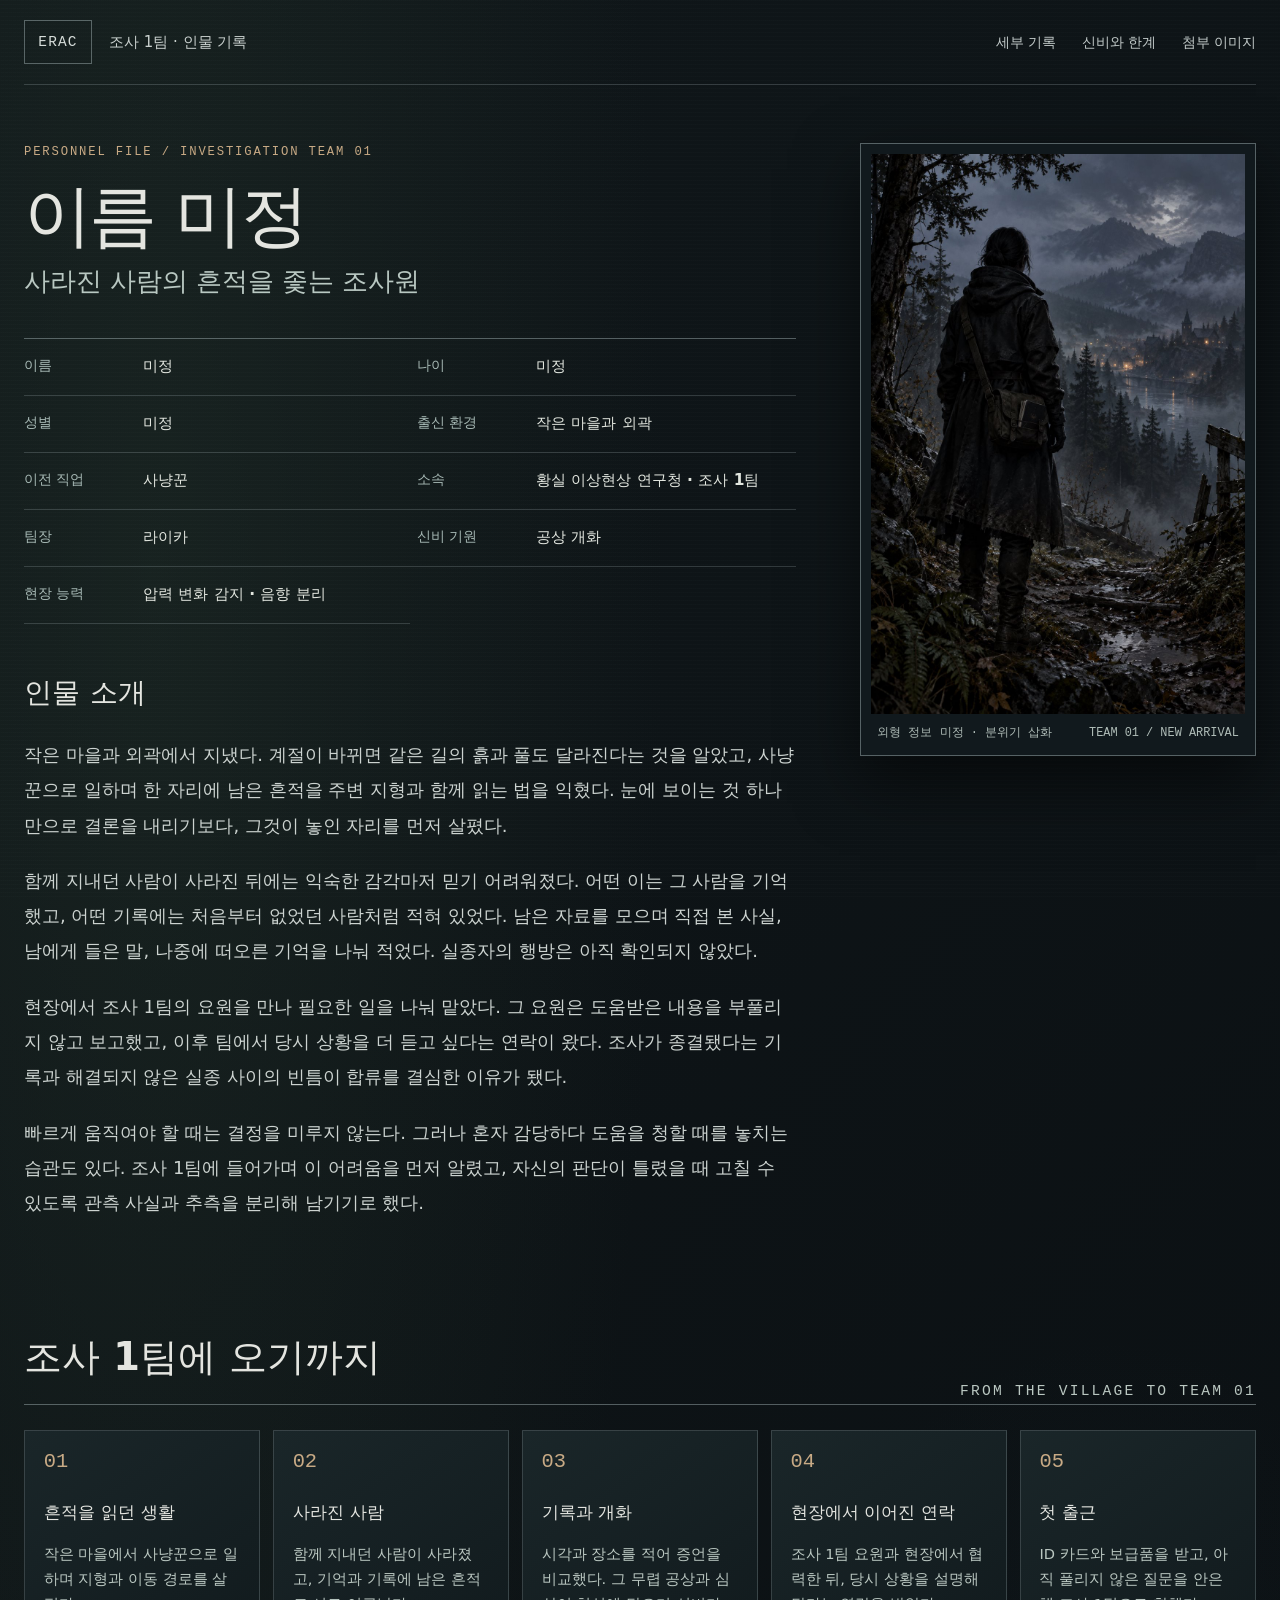
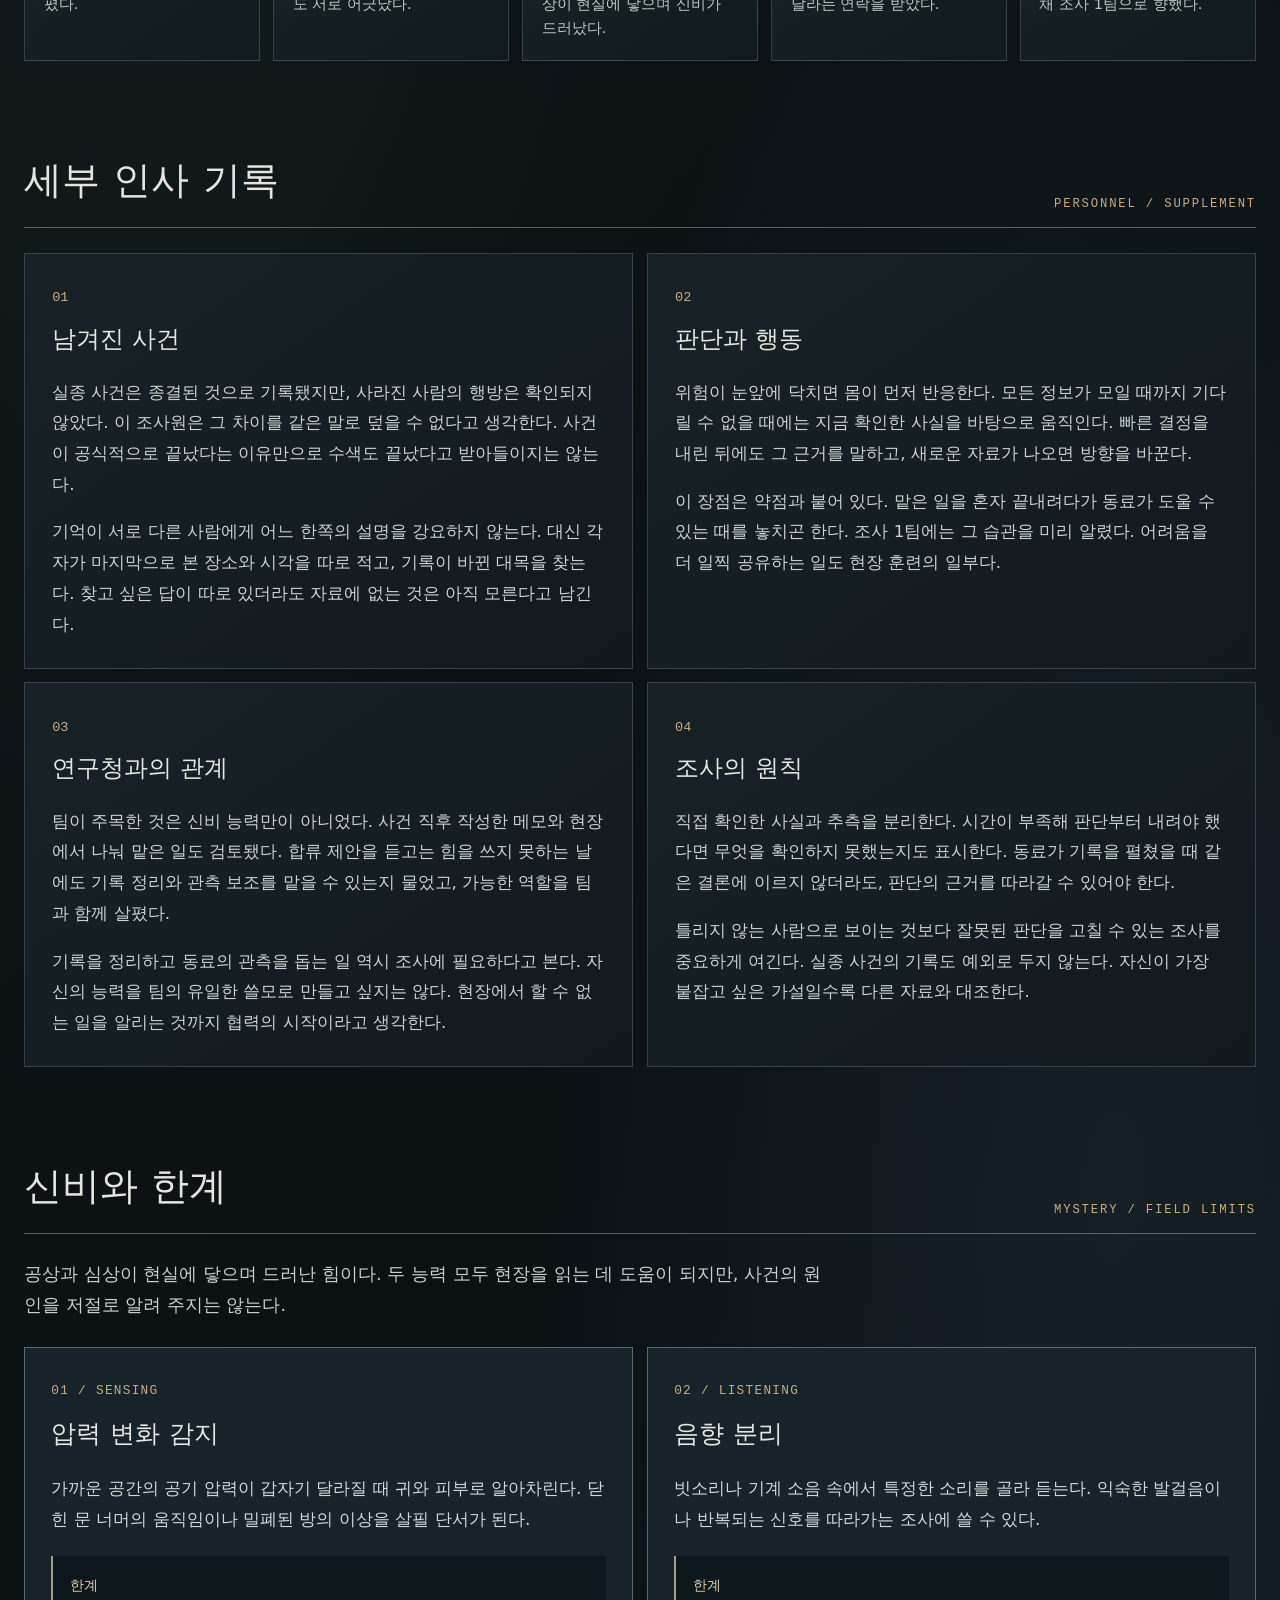
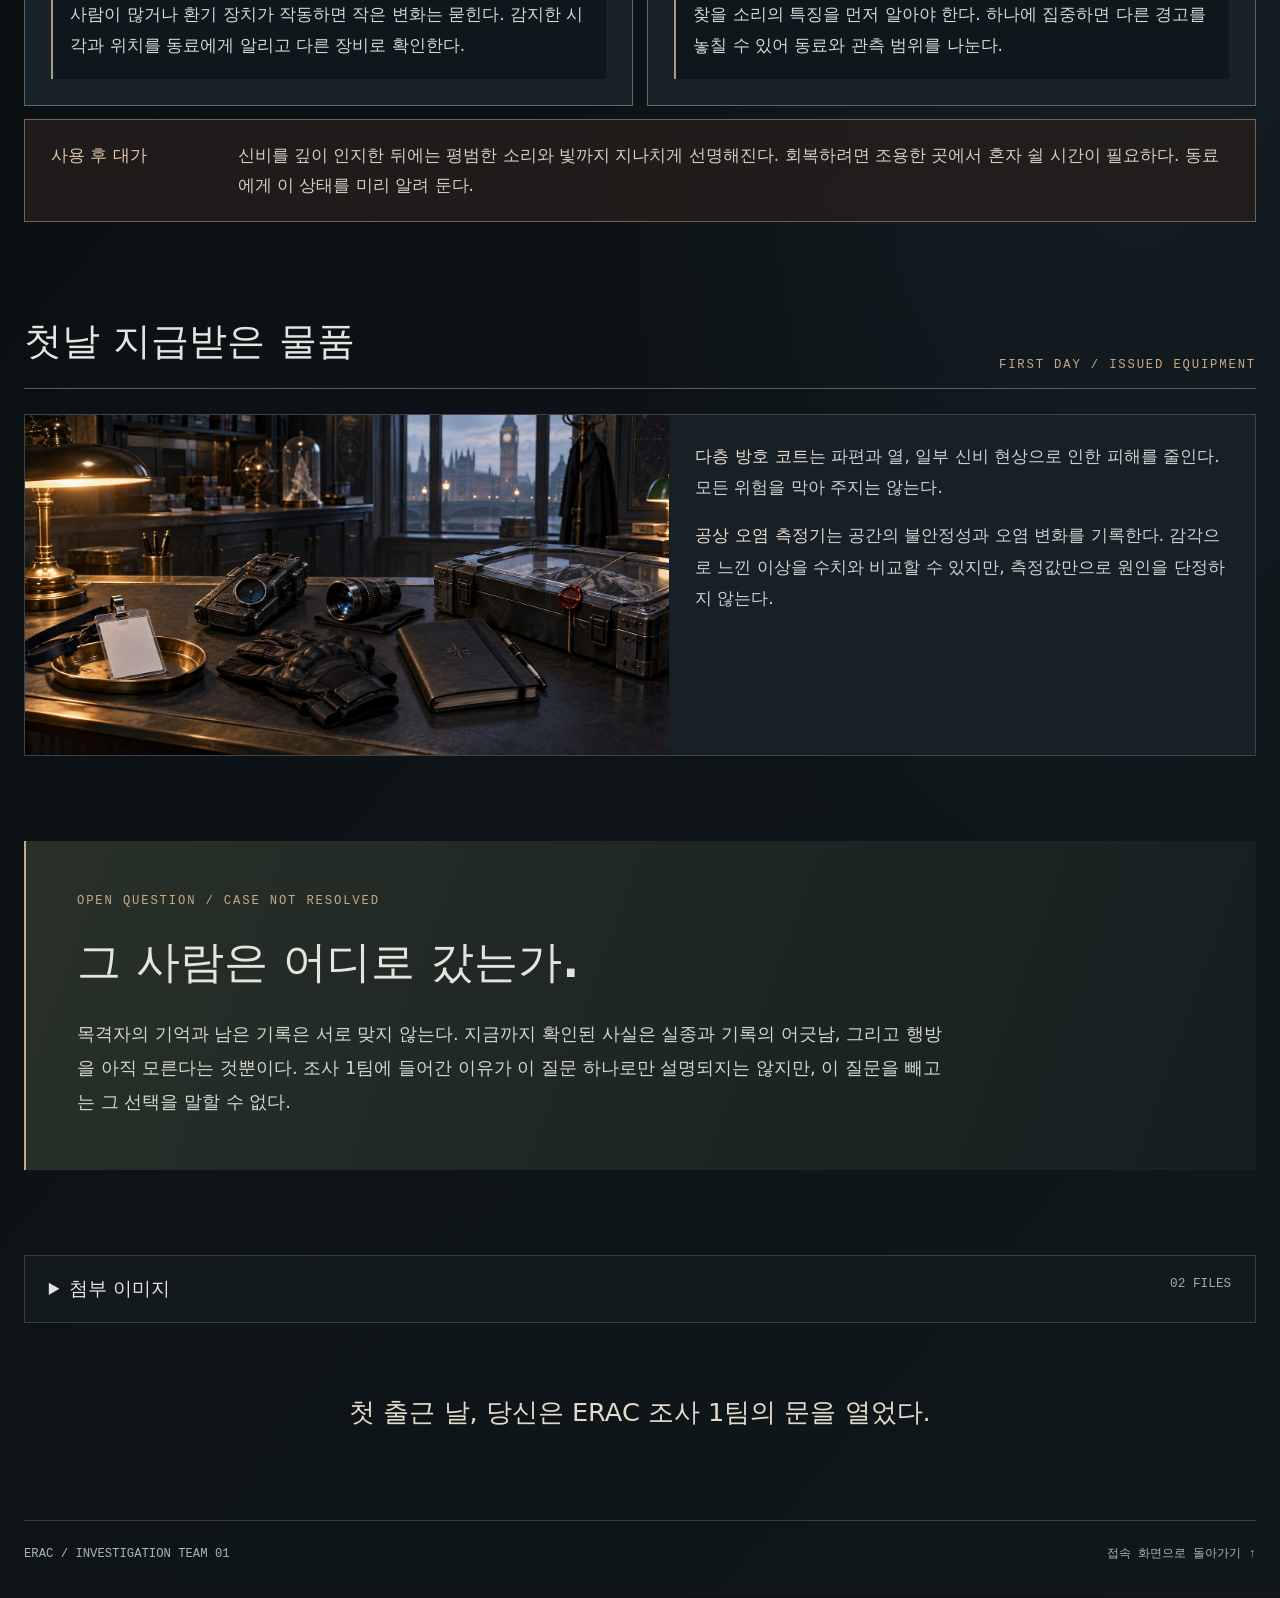
==== profile.html @ 41267205 "Create Team 01 investigator profile site" ====
<!doctype html>
<html lang="ko">
  <head>
    <meta charset="utf-8" />
    <meta name="viewport" content="width=device-width, initial-scale=1" />
    <meta name="theme-color" content="#0b1013" />
    <meta name="description" content="사라진 사람의 흔적을 좇아 ERAC 조사 1팀에 합류한 새 조사원의 인물 기록과 능력, 한계, 미해결 사건." />
    <link rel="icon" type="image/svg+xml" href="data:image/svg+xml,%3Csvg xmlns='http://www.w3.org/2000/svg' viewBox='0 0 64 64'%3E%3Crect width='64' height='64' rx='12' fill='%230b1013'/%3E%3Cpath d='M18 17h28M18 32h23M18 47h28' stroke='%23c8aa85' stroke-width='6'/%3E%3C/svg%3E" />
    <link rel="stylesheet" href="styles.css?v=profile-1" />
    <title>이름 미정 · ERAC 조사 1팀 인물 기록</title>
  </head>
  <body class="profile-page">
    <a class="skip-link" href="#profile-title">본문으로 건너뛰기</a>
    <header class="site-header">
      <a class="site-brand" href="index.html" aria-label="접속 화면으로 돌아가기"><strong>ERAC</strong><span>조사 1팀 · 인물 기록</span></a>
      <nav aria-label="문서 내 이동">
        <a href="#personnel-detail">세부 기록</a>
        <a href="#abilities">신비와 한계</a>
        <a href="#attachments">첨부 이미지</a>
      </nav>
    </header>

    <main class="profile-shell">
      <section class="profile-intro" aria-labelledby="profile-title">
        <div class="profile-copy">
          <p class="eyebrow">PERSONNEL FILE / INVESTIGATION TEAM 01</p>
          <h1 id="profile-title">이름 미정</h1>
          <p class="profile-subtitle">사라진 사람의 흔적을 좇는 조사원</p>

          <dl class="record-fields">
            <div><dt>이름</dt><dd>미정</dd></div>
            <div><dt>나이</dt><dd>미정</dd></div>
            <div><dt>성별</dt><dd>미정</dd></div>
            <div><dt>출신 환경</dt><dd>작은 마을과 외곽</dd></div>
            <div><dt>이전 직업</dt><dd>사냥꾼</dd></div>
            <div><dt>소속</dt><dd>황실 이상현상 연구청 · 조사 1팀</dd></div>
            <div><dt>팀장</dt><dd>라이카</dd></div>
            <div><dt>신비 기원</dt><dd>공상 개화</dd></div>
            <div><dt>현장 능력</dt><dd>압력 변화 감지 · 음향 분리</dd></div>
          </dl>

          <div class="profile-bio">
            <h2>인물 소개</h2>
            <p>작은 마을과 외곽에서 지냈다. 계절이 바뀌면 같은 길의 흙과 풀도 달라진다는 것을 알았고, 사냥꾼으로 일하며 한 자리에 남은 흔적을 주변 지형과 함께 읽는 법을 익혔다. 눈에 보이는 것 하나만으로 결론을 내리기보다, 그것이 놓인 자리를 먼저 살폈다.</p>
            <p>함께 지내던 사람이 사라진 뒤에는 익숙한 감각마저 믿기 어려워졌다. 어떤 이는 그 사람을 기억했고, 어떤 기록에는 처음부터 없었던 사람처럼 적혀 있었다. 남은 자료를 모으며 직접 본 사실, 남에게 들은 말, 나중에 떠오른 기억을 나눠 적었다. 실종자의 행방은 아직 확인되지 않았다.</p>
            <p>현장에서 조사 1팀의 요원을 만나 필요한 일을 나눠 맡았다. 그 요원은 도움받은 내용을 부풀리지 않고 보고했고, 이후 팀에서 당시 상황을 더 듣고 싶다는 연락이 왔다. 조사가 종결됐다는 기록과 해결되지 않은 실종 사이의 빈틈이 합류를 결심한 이유가 됐다.</p>
            <p>빠르게 움직여야 할 때는 결정을 미루지 않는다. 그러나 혼자 감당하다 도움을 청할 때를 놓치는 습관도 있다. 조사 1팀에 들어가며 이 어려움을 먼저 알렸고, 자신의 판단이 틀렸을 때 고칠 수 있도록 관측 사실과 추측을 분리해 남기기로 했다.</p>
          </div>
        </div>

        <figure class="portrait">
          <img src="assets/investigator-back.jpg" alt="숲길에서 등을 보인 인물의 분위기 삽화. 실제 외형은 아직 정해지지 않았다." width="1024" height="1536" decoding="async" />
          <figcaption><span>외형 정보 미정 · 분위기 삽화</span><span>TEAM 01 / NEW ARRIVAL</span></figcaption>
        </figure>
      </section>

      <section class="story-route" aria-labelledby="route-title">
        <div class="section-heading"><p class="eyebrow">FROM THE VILLAGE TO TEAM 01</p><h2 id="route-title">조사 1팀에 오기까지</h2></div>
        <ol>
          <li><span>01</span><div><h3>흔적을 읽던 생활</h3><p>작은 마을에서 사냥꾼으로 일하며 지형과 이동 경로를 살폈다.</p></div></li>
          <li><span>02</span><div><h3>사라진 사람</h3><p>함께 지내던 사람이 사라졌고, 기억과 기록에 남은 흔적도 서로 어긋났다.</p></div></li>
          <li><span>03</span><div><h3>기록과 개화</h3><p>시각과 장소를 적어 증언을 비교했다. 그 무렵 공상과 심상이 현실에 닿으며 신비가 드러났다.</p></div></li>
          <li><span>04</span><div><h3>현장에서 이어진 연락</h3><p>조사 1팀 요원과 현장에서 협력한 뒤, 당시 상황을 설명해 달라는 연락을 받았다.</p></div></li>
          <li><span>05</span><div><h3>첫 출근</h3><p>ID 카드와 보급품을 받고, 아직 풀리지 않은 질문을 안은 채 조사 1팀으로 향했다.</p></div></li>
        </ol>
      </section>

      <section class="detail-section" id="personnel-detail" aria-labelledby="detail-title">
        <div class="section-heading"><p class="eyebrow">PERSONNEL / SUPPLEMENT</p><h2 id="detail-title">세부 인사 기록</h2></div>
        <div class="detail-grid">
          <article class="record-panel"><span class="panel-number">01</span><h3>남겨진 사건</h3>
            <p>실종 사건은 종결된 것으로 기록됐지만, 사라진 사람의 행방은 확인되지 않았다. 이 조사원은 그 차이를 같은 말로 덮을 수 없다고 생각한다. 사건이 공식적으로 끝났다는 이유만으로 수색도 끝났다고 받아들이지는 않는다.</p>
            <p>기억이 서로 다른 사람에게 어느 한쪽의 설명을 강요하지 않는다. 대신 각자가 마지막으로 본 장소와 시각을 따로 적고, 기록이 바뀐 대목을 찾는다. 찾고 싶은 답이 따로 있더라도 자료에 없는 것은 아직 모른다고 남긴다.</p>
          </article>
          <article class="record-panel"><span class="panel-number">02</span><h3>판단과 행동</h3>
            <p>위험이 눈앞에 닥치면 몸이 먼저 반응한다. 모든 정보가 모일 때까지 기다릴 수 없을 때에는 지금 확인한 사실을 바탕으로 움직인다. 빠른 결정을 내린 뒤에도 그 근거를 말하고, 새로운 자료가 나오면 방향을 바꾼다.</p>
            <p>이 장점은 약점과 붙어 있다. 맡은 일을 혼자 끝내려다가 동료가 도울 수 있는 때를 놓치곤 한다. 조사 1팀에는 그 습관을 미리 알렸다. 어려움을 더 일찍 공유하는 일도 현장 훈련의 일부다.</p>
          </article>
          <article class="record-panel"><span class="panel-number">03</span><h3>연구청과의 관계</h3>
            <p>팀이 주목한 것은 신비 능력만이 아니었다. 사건 직후 작성한 메모와 현장에서 나눠 맡은 일도 검토됐다. 합류 제안을 듣고는 힘을 쓰지 못하는 날에도 기록 정리와 관측 보조를 맡을 수 있는지 물었고, 가능한 역할을 팀과 함께 살폈다.</p>
            <p>기록을 정리하고 동료의 관측을 돕는 일 역시 조사에 필요하다고 본다. 자신의 능력을 팀의 유일한 쓸모로 만들고 싶지는 않다. 현장에서 할 수 없는 일을 알리는 것까지 협력의 시작이라고 생각한다.</p>
          </article>
          <article class="record-panel"><span class="panel-number">04</span><h3>조사의 원칙</h3>
            <p>직접 확인한 사실과 추측을 분리한다. 시간이 부족해 판단부터 내려야 했다면 무엇을 확인하지 못했는지도 표시한다. 동료가 기록을 펼쳤을 때 같은 결론에 이르지 않더라도, 판단의 근거를 따라갈 수 있어야 한다.</p>
            <p>틀리지 않는 사람으로 보이는 것보다 잘못된 판단을 고칠 수 있는 조사를 중요하게 여긴다. 실종 사건의 기록도 예외로 두지 않는다. 자신이 가장 붙잡고 싶은 가설일수록 다른 자료와 대조한다.</p>
          </article>
        </div>
      </section>

      <section class="abilities-section" id="abilities" aria-labelledby="abilities-title">
        <div class="section-heading"><p class="eyebrow">MYSTERY / FIELD LIMITS</p><h2 id="abilities-title">신비와 한계</h2></div>
        <p class="section-lead">공상과 심상이 현실에 닿으며 드러난 힘이다. 두 능력 모두 현장을 읽는 데 도움이 되지만, 사건의 원인을 저절로 알려 주지는 않는다.</p>
        <div class="ability-grid">
          <article class="ability-panel"><span>01 / SENSING</span><h3>압력 변화 감지</h3><p>가까운 공간의 공기 압력이 갑자기 달라질 때 귀와 피부로 알아차린다. 닫힌 문 너머의 움직임이나 밀폐된 방의 이상을 살필 단서가 된다.</p><p class="limit"><strong>한계</strong> 사람이 많거나 환기 장치가 작동하면 작은 변화는 묻힌다. 감지한 시각과 위치를 동료에게 알리고 다른 장비로 확인한다.</p></article>
          <article class="ability-panel"><span>02 / LISTENING</span><h3>음향 분리</h3><p>빗소리나 기계 소음 속에서 특정한 소리를 골라 듣는다. 익숙한 발걸음이나 반복되는 신호를 따라가는 조사에 쓸 수 있다.</p><p class="limit"><strong>한계</strong> 찾을 소리의 특징을 먼저 알아야 한다. 하나에 집중하면 다른 경고를 놓칠 수 있어 동료와 관측 범위를 나눈다.</p></article>
        </div>
        <div class="ability-cost"><strong>사용 후 대가</strong><p>신비를 깊이 인지한 뒤에는 평범한 소리와 빛까지 지나치게 선명해진다. 회복하려면 조용한 곳에서 혼자 쉴 시간이 필요하다. 동료에게 이 상태를 미리 알려 둔다.</p></div>
      </section>

      <section class="field-section" aria-labelledby="field-title">
        <div class="section-heading"><p class="eyebrow">FIRST DAY / ISSUED EQUIPMENT</p><h2 id="field-title">첫날 지급받은 물품</h2></div>
        <div class="field-layout">
          <img src="assets/field-kit.jpg" alt="ID 카드와 조사 장비가 놓인 보급대의 분위기 삽화" width="1672" height="941" loading="lazy" decoding="async" />
          <div class="field-copy"><p><strong>다층 방호 코트</strong>는 파편과 열, 일부 신비 현상으로 인한 피해를 줄인다. 모든 위험을 막아 주지는 않는다.</p><p><strong>공상 오염 측정기</strong>는 공간의 불안정성과 오염 변화를 기록한다. 감각으로 느낀 이상을 수치와 비교할 수 있지만, 측정값만으로 원인을 단정하지 않는다.</p></div>
        </div>
      </section>

      <section class="unresolved" aria-labelledby="unresolved-title">
        <p class="eyebrow">OPEN QUESTION / CASE NOT RESOLVED</p>
        <h2 id="unresolved-title">그 사람은 어디로 갔는가.</h2>
        <p>목격자의 기억과 남은 기록은 서로 맞지 않는다. 지금까지 확인된 사실은 실종과 기록의 어긋남, 그리고 행방을 아직 모른다는 것뿐이다. 조사 1팀에 들어간 이유가 이 질문 하나로만 설명되지는 않지만, 이 질문을 빼고는 그 선택을 말할 수 없다.</p>
      </section>

      <details class="attachments" id="attachments">
        <summary>첨부 이미지 <span>02 FILES</span></summary>
        <div class="attachment-grid">
          <figure><img src="assets/forest-trail.jpg" alt="발자국이 끊긴 숲길과 멀리 보이는 마을의 분위기 삽화" width="1916" height="821" loading="lazy" decoding="async" /><figcaption>01 / 끊긴 흔적</figcaption></figure>
          <figure><img src="assets/field-kit.jpg" alt="첫 출근 날의 조사 장비가 놓인 보급대의 분위기 삽화" width="1672" height="941" loading="lazy" decoding="async" /><figcaption>02 / 첫날의 보급품</figcaption></figure>
        </div>
      </details>

      <p class="closing-line">첫 출근 날, 당신은 ERAC 조사 1팀의 문을 열었다.</p>
    </main>
    <footer class="site-footer"><span>ERAC / INVESTIGATION TEAM 01</span><a href="index.html">접속 화면으로 돌아가기 ↑</a></footer>
  </body>
</html>
---- styles.css ----
:root {
  color-scheme: dark;
  --bg: #0b1013;
  --panel: #151d23;
  --panel-soft: #1a252a;
  --text: #e4e5e0;
  --muted: #bec5c6;
  --line: rgba(182, 197, 200, .22);
  --line-strong: rgba(191, 207, 209, .4);
  --moss: #99aba2;
  --amber: #c8aa85;
  --mono: ui-monospace, "Cascadia Code", Consolas, monospace;
  --sans: "Malgun Gothic", "맑은 고딕", "Apple SD Gothic Neo", "Noto Sans KR", system-ui, sans-serif;
  font-family: var(--sans);
  font-size: 17px;
  line-height: 1.75;
  font-synthesis: none;
  text-rendering: optimizeLegibility;
}
* { box-sizing: border-box; }
html { scroll-behavior: smooth; scroll-padding-top: 2rem; }
body { min-width: 320px; margin: 0; color: var(--text); background: radial-gradient(ellipse at 12% 12%, #24342b6b, transparent 30rem), radial-gradient(ellipse at 87% 58%, #24374360, transparent 34rem), linear-gradient(130deg, #10171a, var(--bg) 54%, #10181c); }
body::before { content: ""; position: fixed; z-index: -1; inset: 0; pointer-events: none; opacity: .5; background: repeating-linear-gradient(0deg, transparent 0 3px, #c4d5d509 3px 4px); }
h1, h2, h3, p { margin-top: 0; }
h1, h2, h3 { word-break: keep-all; }
p { overflow-wrap: anywhere; }
a { color: inherit; }
a:focus-visible, summary:focus-visible { outline: 2px solid #e0c8aa; outline-offset: 4px; }
.skip-link { position: fixed; z-index: 20; top: .5rem; left: .5rem; transform: translateY(-170%); padding: .6rem 1rem; background: #f4f1e9; color: #15191a; }
.skip-link:focus { transform: none; }
.eyebrow { color: var(--amber); font: .72rem/1.6 var(--mono); letter-spacing: .15em; }

/* Archive entry */
.entry-shell { width: min(1240px, calc(100% - 48px)); min-height: 100svh; margin: auto; display: flex; flex-direction: column; justify-content: center; padding-block: 2.5rem; }
.archive-rail { display: flex; justify-content: space-between; gap: 1rem; margin-bottom: .85rem; color: #bac9c6; font: .67rem/1.4 var(--mono); letter-spacing: .15em; }
.entry-document { position: relative; isolation: isolate; overflow: hidden; border: 1px solid var(--line-strong); background: #121a1e; box-shadow: 0 35px 95px #0008, 0 0 0 6px #070b0db3; }
.entry-document::before, .entry-document::after { content: ""; position: absolute; z-index: 4; width: 42px; height: 42px; pointer-events: none; border-color: var(--amber); border-style: solid; }
.entry-document::before { left: -1px; top: -1px; border-width: 2px 0 0 2px; }
.entry-document::after { right: -1px; bottom: -1px; border-width: 0 2px 2px 0; }
.document-topline, .document-end { display: flex; justify-content: space-between; gap: 1rem; align-items: center; color: #b8c1c2; font: .69rem/1.5 var(--mono); letter-spacing: .1em; }
.document-topline { position: relative; z-index: 2; padding: .9rem 2.2rem; border-bottom: 1px solid var(--line); background: #0b1114e8; }
.status-light { color: #b5c9b9; white-space: nowrap; }
.status-light::before { content: ""; display: inline-block; width: 6px; height: 6px; margin-right: .55rem; background: #a8c8ae; transform: rotate(45deg); vertical-align: middle; }
.entry-scene { position: absolute; z-index: -1; inset: 0; background: linear-gradient(90deg, #0b1013f5 0%, #101719e8 30%, #1017198a 60%, #0b11158c 100%), linear-gradient(0deg, #0b1013 2%, transparent 55%), url("assets/forest-trail.jpg") center / cover no-repeat; }
.entry-content { position: relative; z-index: 1; padding: 3rem 3rem 0; }
.entry-heading { display: flex; justify-content: space-between; gap: 2rem; align-items: start; min-height: 240px; }
.entry-heading h1 { margin: .8rem 0 1rem; font-size: clamp(3rem, 6vw, 6.6rem); line-height: 1.18; letter-spacing: -.04em; }
.entry-lead { color: #e5ded1; font-size: clamp(1.2rem, 2vw, 1.6rem); line-height: 1.6; }
.document-seal { width: 150px; flex: 0 0 auto; padding: 1rem; border: 1px solid var(--line); background: #091015bd; }
.document-seal img { display: block; width: 100%; height: auto; opacity: .78; }
.entry-metadata { display: grid; grid-template-columns: repeat(4, minmax(0, 1fr)); margin: 2rem 0 0; border-block: 1px solid var(--line-strong); background: #0b1114bb; }
.entry-metadata div { min-width: 0; padding: .95rem 1rem; border-right: 1px solid var(--line); }
.entry-metadata div:first-child { padding-left: 0; }
.entry-metadata div:last-child { border: 0; }
.entry-metadata dt { color: #afbbb9; font-size: .78rem; }
.entry-metadata dd { margin: .25rem 0 0; font-size: .98rem; font-weight: 700; word-break: keep-all; }
.entry-bottom { display: grid; grid-template-columns: minmax(0, 1fr) minmax(240px, .55fr); gap: 2rem; align-items: end; padding: 2rem 0 2.7rem; }
.entry-bottom p { max-width: 590px; margin-bottom: 0; color: #cbd0cb; font-size: 1.08rem; line-height: 1.85; }
.primary-link { display: flex; align-items: center; justify-content: space-between; gap: 1rem; padding: 1rem 1.2rem; border: 1px solid #c0a98a; background: #aa8f6d26; color: #f3e9d9; font-weight: 700; text-decoration: none; transition: background .16s ease, transform .16s ease; }
.primary-link:hover { background: #aa8f6d42; transform: translateY(-2px); }
.primary-link small { display: block; margin-top: .18rem; color: #c0bdb4; font: .65rem/1.4 var(--mono); letter-spacing: .12em; }
.primary-link > span:last-child { font-size: 1.6rem; font-weight: 400; }
.document-end { margin-inline: -3rem; padding: .8rem 3rem; border-top: 1px solid var(--line); background: #090e11d9; }

/* Personnel file */
.site-header, .profile-shell, .site-footer { width: min(1240px, calc(100% - 48px)); margin-inline: auto; }
.site-header { min-height: 85px; display: flex; align-items: center; justify-content: space-between; gap: 2rem; border-bottom: 1px solid var(--line); }
.site-brand { display: inline-flex; gap: 1rem; align-items: center; text-decoration: none; }
.site-brand strong { display: grid; place-items: center; width: 4rem; height: 2.6rem; border: 1px solid var(--line-strong); color: #d7ddda; font: .85rem var(--mono); letter-spacing: .08em; }
.site-brand span { color: #c9d0ce; font-size: .88rem; }
.site-header nav { display: flex; flex-wrap: wrap; gap: .5rem 1.5rem; }
.site-header nav a { color: #c2cac9; font-size: .82rem; text-decoration: none; }
.site-header nav a:hover, .site-footer a:hover { color: #fff; text-decoration: underline; }
.profile-intro { display: grid; grid-template-columns: minmax(0, 1.6fr) minmax(300px, .82fr); gap: clamp(2rem, 5vw, 5rem); align-items: start; padding-top: 3.4rem; }
.profile-copy { min-width: 0; }
.profile-copy h1 { margin: .35rem 0 .2rem; font-size: clamp(3rem, 5.3vw, 5.7rem); line-height: 1.2; letter-spacing: -.04em; }
.profile-subtitle { margin: 0 0 2rem; color: #b9c8c2; font-size: clamp(1.12rem, 2vw, 1.5rem); }
.record-fields { display: grid; grid-template-columns: repeat(2, minmax(0, 1fr)); margin: 0; border-top: 1px solid var(--line-strong); }
.record-fields div { display: grid; grid-template-columns: 6.5rem minmax(0, 1fr); gap: .5rem; padding: .85rem .4rem; border-bottom: 1px solid var(--line); }
.record-fields div:nth-child(odd) { padding-left: 0; }
.record-fields dt { color: #a6b8b4; font-size: .82rem; }
.record-fields dd { margin: 0; color: #e2e6df; font-size: .91rem; font-weight: 600; word-break: keep-all; }
.profile-bio { padding-top: 2.6rem; }
.profile-bio h2 { margin-bottom: 1.2rem; font-size: 1.65rem; }
.profile-bio p { color: #ccd3d0; font-size: 1.06rem; line-height: 1.95; }
.profile-bio p + p { margin-top: 1.2rem; }
.portrait { position: sticky; top: 1.5rem; margin: 0; border: 1px solid var(--line-strong); padding: .6rem; background: #11191d; box-shadow: 0 26px 60px #0008; }
.portrait img { display: block; width: 100%; height: auto; aspect-ratio: 2 / 3; object-fit: cover; }
.portrait figcaption { display: flex; justify-content: space-between; flex-wrap: wrap; gap: .4rem; padding: .65rem .35rem .1rem; color: #afbcb7; font: .7rem/1.5 var(--mono); }
.story-route, .detail-section, .abilities-section, .field-section, .unresolved, .attachments { margin-top: 5rem; }
.section-heading { display: flex; justify-content: space-between; gap: 2rem; align-items: end; margin-bottom: 1.5rem; border-bottom: 1px solid var(--line-strong); }
.section-heading .eyebrow { order: 2; }
.section-heading h2 { margin: 0 0 .8rem; font-size: clamp(1.75rem, 3vw, 2.3rem); }
.story-route ol { display: grid; grid-template-columns: repeat(5, minmax(0, 1fr)); gap: .75rem; list-style: none; padding: 0; margin: 0; }
.story-route li { min-width: 0; padding: 1.1rem; border: 1px solid var(--line); background: linear-gradient(145deg, #1a2629, #111a1d); }
.story-route li > span { display: block; margin-bottom: 1.6rem; color: var(--amber); font: 1.2rem var(--mono); }
.story-route h3 { font-size: 1rem; line-height: 1.45; }
.story-route p { margin: 0; color: #bac7c1; font-size: .86rem; line-height: 1.7; }
.detail-grid { display: grid; grid-template-columns: repeat(2, minmax(0, 1fr)); gap: .8rem; }
.record-panel { padding: 1.6rem; border: 1px solid var(--line); background: linear-gradient(145deg, #182226, #11191d); }
.panel-number { color: var(--amber); font: .8rem var(--mono); }
.record-panel h3 { margin: .45rem 0 1rem; font-size: 1.4rem; }
.record-panel p { color: #cbd1cf; font-size: .98rem; line-height: 1.85; }
.record-panel p:last-child { margin-bottom: 0; }
.section-lead { max-width: 800px; margin-bottom: 1.5rem; color: #c8d0cd; font-size: 1.04rem; }
.ability-grid { display: grid; grid-template-columns: repeat(2, minmax(0, 1fr)); gap: .8rem; }
.ability-panel { border: 1px solid var(--line-strong); padding: 1.55rem; background: #172229; }
.ability-panel > span { color: var(--amber); font: .75rem var(--mono); letter-spacing: .1em; }
.ability-panel h3 { margin: .5rem 0 1rem; font-size: 1.45rem; }
.ability-panel p { color: #d0d7d4; line-height: 1.85; }
.ability-panel .limit { margin: 1.2rem 0 0; padding: 1rem; border-left: 2px solid #a99b89; background: #0e171b; }
.limit strong { display: block; color: #ddcab1; font-size: .82rem; }
.ability-cost { display: grid; grid-template-columns: 10rem minmax(0, 1fr); gap: 1rem; margin-top: .8rem; padding: 1.2rem 1.5rem; border: 1px solid #716259; background: #251f1cc9; }
.ability-cost strong { color: #e1c6aa; }
.ability-cost p { margin: 0; color: #d3ccc3; }
.field-layout { display: grid; grid-template-columns: minmax(0, 1.1fr) minmax(0, 1fr); border: 1px solid var(--line); background: #172027; }
.field-layout > img { display: block; width: 100%; height: 100%; max-height: 340px; object-fit: cover; }
.field-copy { padding: 1.5rem; }
.field-copy p { color: #cbd1cf; line-height: 1.85; }
.field-copy p:last-child { margin: 0; }
.field-copy strong { color: #e6ddce; }
.unresolved { padding: clamp(1.5rem, 4vw, 3rem); border-left: 2px solid var(--amber); background: linear-gradient(110deg, #283029, #161e20); }
.unresolved h2 { margin: .2rem 0 1rem; font-size: clamp(1.7rem, 3.4vw, 2.8rem); }
.unresolved p:last-child { max-width: 870px; margin: 0; color: #d0d7d1; font-size: 1.05rem; line-height: 1.9; }
.attachments { border: 1px solid var(--line); background: #121a1e; }
.attachments summary { padding: 1rem 1.4rem; cursor: pointer; font-size: 1.1rem; font-weight: 700; }
.attachments summary span { float: right; color: #9daea9; font: .75rem/1.8 var(--mono); }
.attachment-grid { display: grid; grid-template-columns: repeat(2, minmax(0, 1fr)); gap: .8rem; padding: .8rem; border-top: 1px solid var(--line); }
.attachment-grid figure { min-width: 0; margin: 0; background: #0d1518; }
.attachment-grid img { display: block; width: 100%; height: 235px; object-fit: cover; }
.attachment-grid figcaption { padding: .6rem .8rem; color: #b4c0bc; font-size: .8rem; }
.closing-line { margin: 4rem 0 5rem; text-align: center; color: #e4dbce; font-size: clamp(1.15rem, 2vw, 1.55rem); line-height: 1.7; }
.site-footer { display: flex; justify-content: space-between; gap: 1rem; padding: 1.4rem 0 2rem; border-top: 1px solid var(--line); color: #a9b7b3; font: .72rem/1.5 var(--mono); }
.site-footer a { text-decoration: none; }

@media (max-width: 920px) {
  .profile-intro { grid-template-columns: minmax(0, 1fr) minmax(240px, .7fr); gap: 1.5rem; }
  .record-fields { grid-template-columns: 1fr; }
  .record-fields div:nth-child(odd) { padding-left: .4rem; }
  .story-route ol { grid-template-columns: repeat(3, minmax(0, 1fr)); }
}
@media (max-width: 700px) {
  :root { font-size: 16px; }
  html { scroll-padding-top: 1rem; }
  .entry-shell, .site-header, .profile-shell, .site-footer { width: min(100% - 28px, 1240px); }
  .archive-rail { font-size: .58rem; letter-spacing: .05em; }
  .document-topline { padding: .75rem 1rem; font-size: .65rem; letter-spacing: 0; }
  .entry-scene { background: linear-gradient(180deg, #0b1013b3 0%, #0b1013ee 42%, #0b1013 100%), url("assets/forest-trail.jpg") 63% top / auto 350px no-repeat; }
  .entry-content { padding: 1.4rem 1.15rem 0; }
  .entry-heading { min-height: 0; gap: .7rem; }
  .entry-heading h1 { font-size: clamp(2.7rem, 12vw, 4rem); }
  .entry-lead { font-size: 1.08rem; }
  .document-seal { width: 80px; padding: .5rem; }
  .entry-metadata { grid-template-columns: repeat(2, minmax(0, 1fr)); margin-top: 1rem; }
  .entry-metadata div:nth-child(2) { border-right: 0; }
  .entry-metadata div:nth-child(-n+2) { border-bottom: 1px solid var(--line); }
  .entry-metadata div:nth-child(3) { padding-left: 0; }
  .entry-bottom { grid-template-columns: 1fr; gap: 1.3rem; padding: 1.4rem 0 2rem; }
  .entry-bottom p { font-size: 1rem; }
  .document-end { margin-inline: -1.15rem; padding: .8rem 1.15rem; font-size: .63rem; }
  .site-header { align-items: flex-start; flex-wrap: wrap; gap: .65rem; padding: .8rem 0; }
  .site-header nav { width: 100%; gap: .4rem 1rem; }
  .site-header nav a { font-size: .82rem; }
  .profile-intro { grid-template-columns: 1fr; padding-top: 2rem; }
  .profile-copy h1 { font-size: 3rem; }
  .profile-subtitle { margin-bottom: 1.4rem; }
  .record-fields div { grid-template-columns: 5.8rem minmax(0, 1fr); }
  .portrait { position: static; max-width: 480px; margin-inline: auto; }
  .portrait img { max-height: 650px; }
  .profile-bio p { font-size: 1rem; line-height: 1.82; }
  .story-route, .detail-section, .abilities-section, .field-section, .unresolved, .attachments { margin-top: 3.5rem; }
  .section-heading { align-items: start; flex-direction: column; gap: 0; }
  .section-heading .eyebrow { order: 0; margin-bottom: .3rem; }
  .story-route ol, .detail-grid, .ability-grid, .field-layout, .attachment-grid { grid-template-columns: 1fr; }
  .story-route li { display: flex; gap: 1rem; }
  .story-route li > span { margin: 0; }
  .record-panel, .ability-panel, .field-copy { padding: 1.2rem; }
  .ability-cost { grid-template-columns: 1fr; gap: .35rem; padding: 1.2rem; }
  .field-layout > img { height: 205px; }
  .attachment-grid img { height: 190px; }
  .site-footer { flex-wrap: wrap; font-size: .68rem; }
}
@media (prefers-reduced-motion: reduce) {
  html { scroll-behavior: auto; }
  *, *::before, *::after { transition-duration: .001ms !important; animation-duration: .001ms !important; }
}
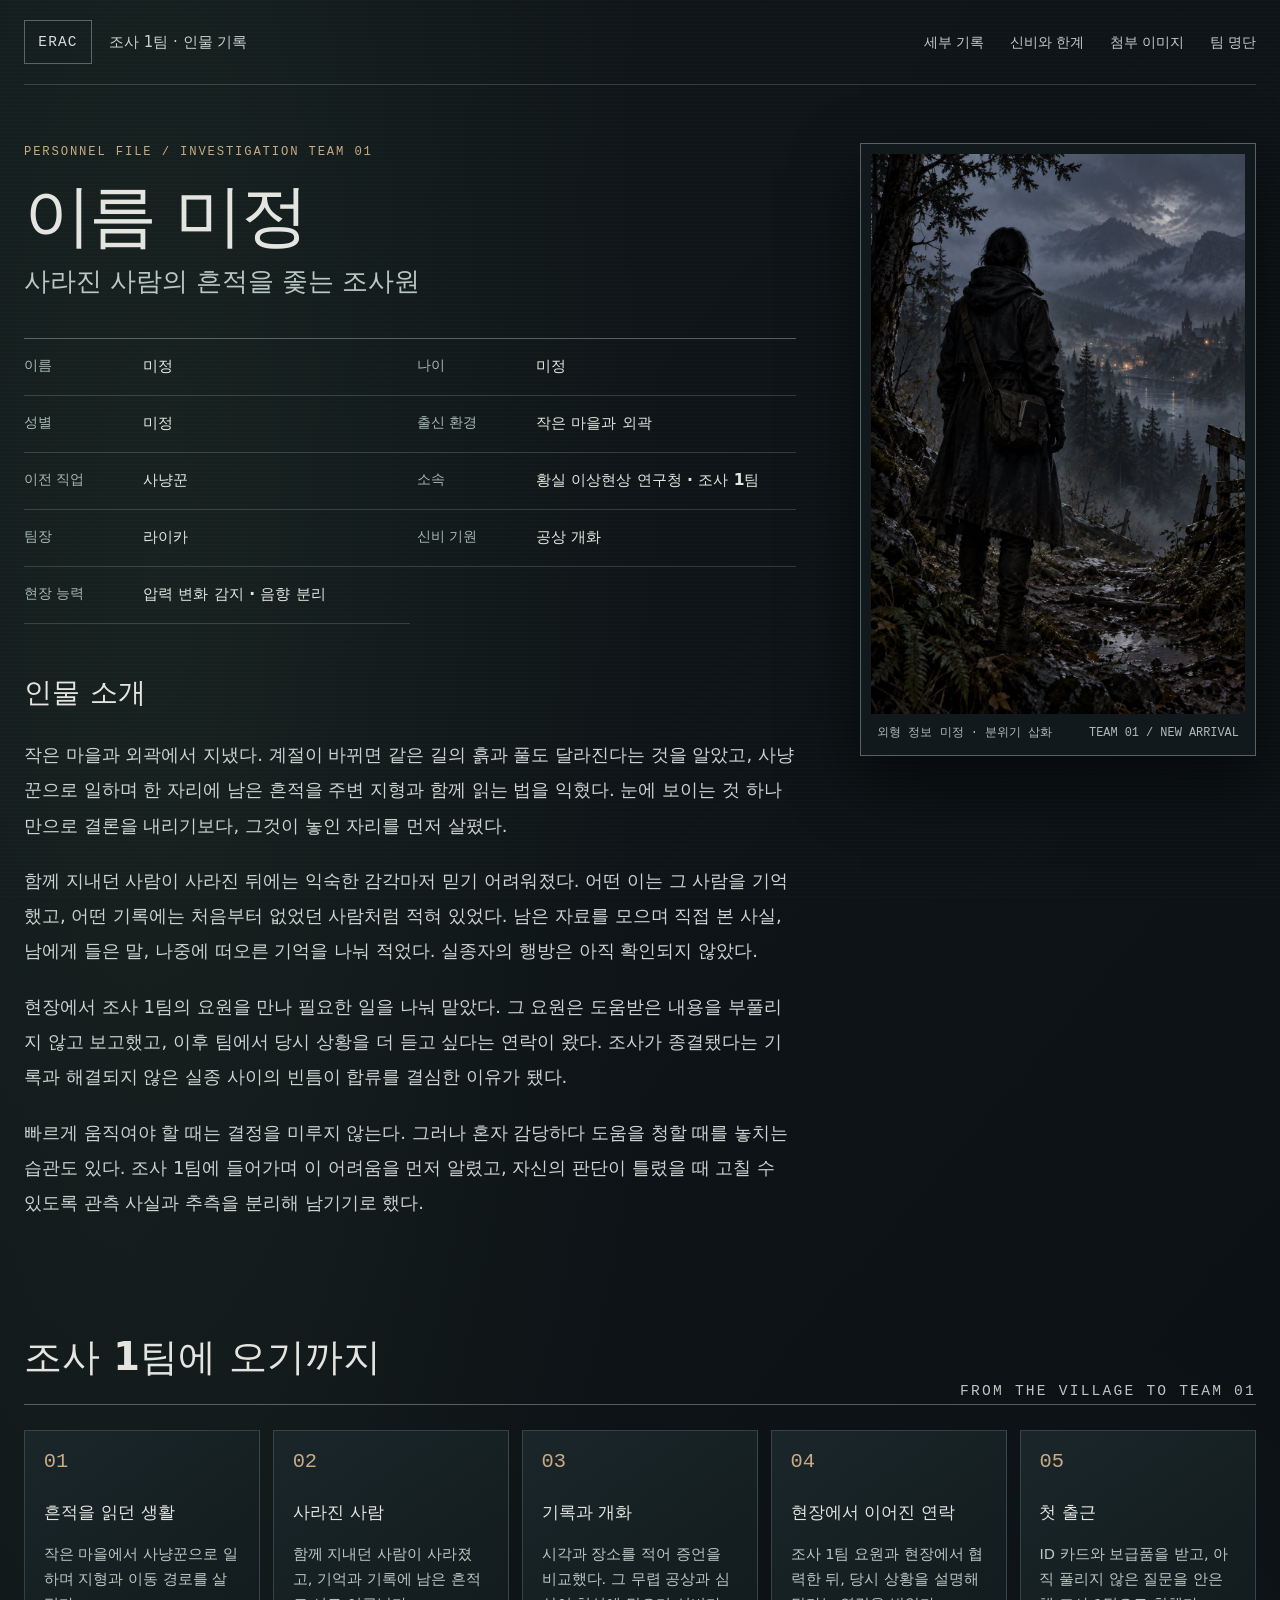
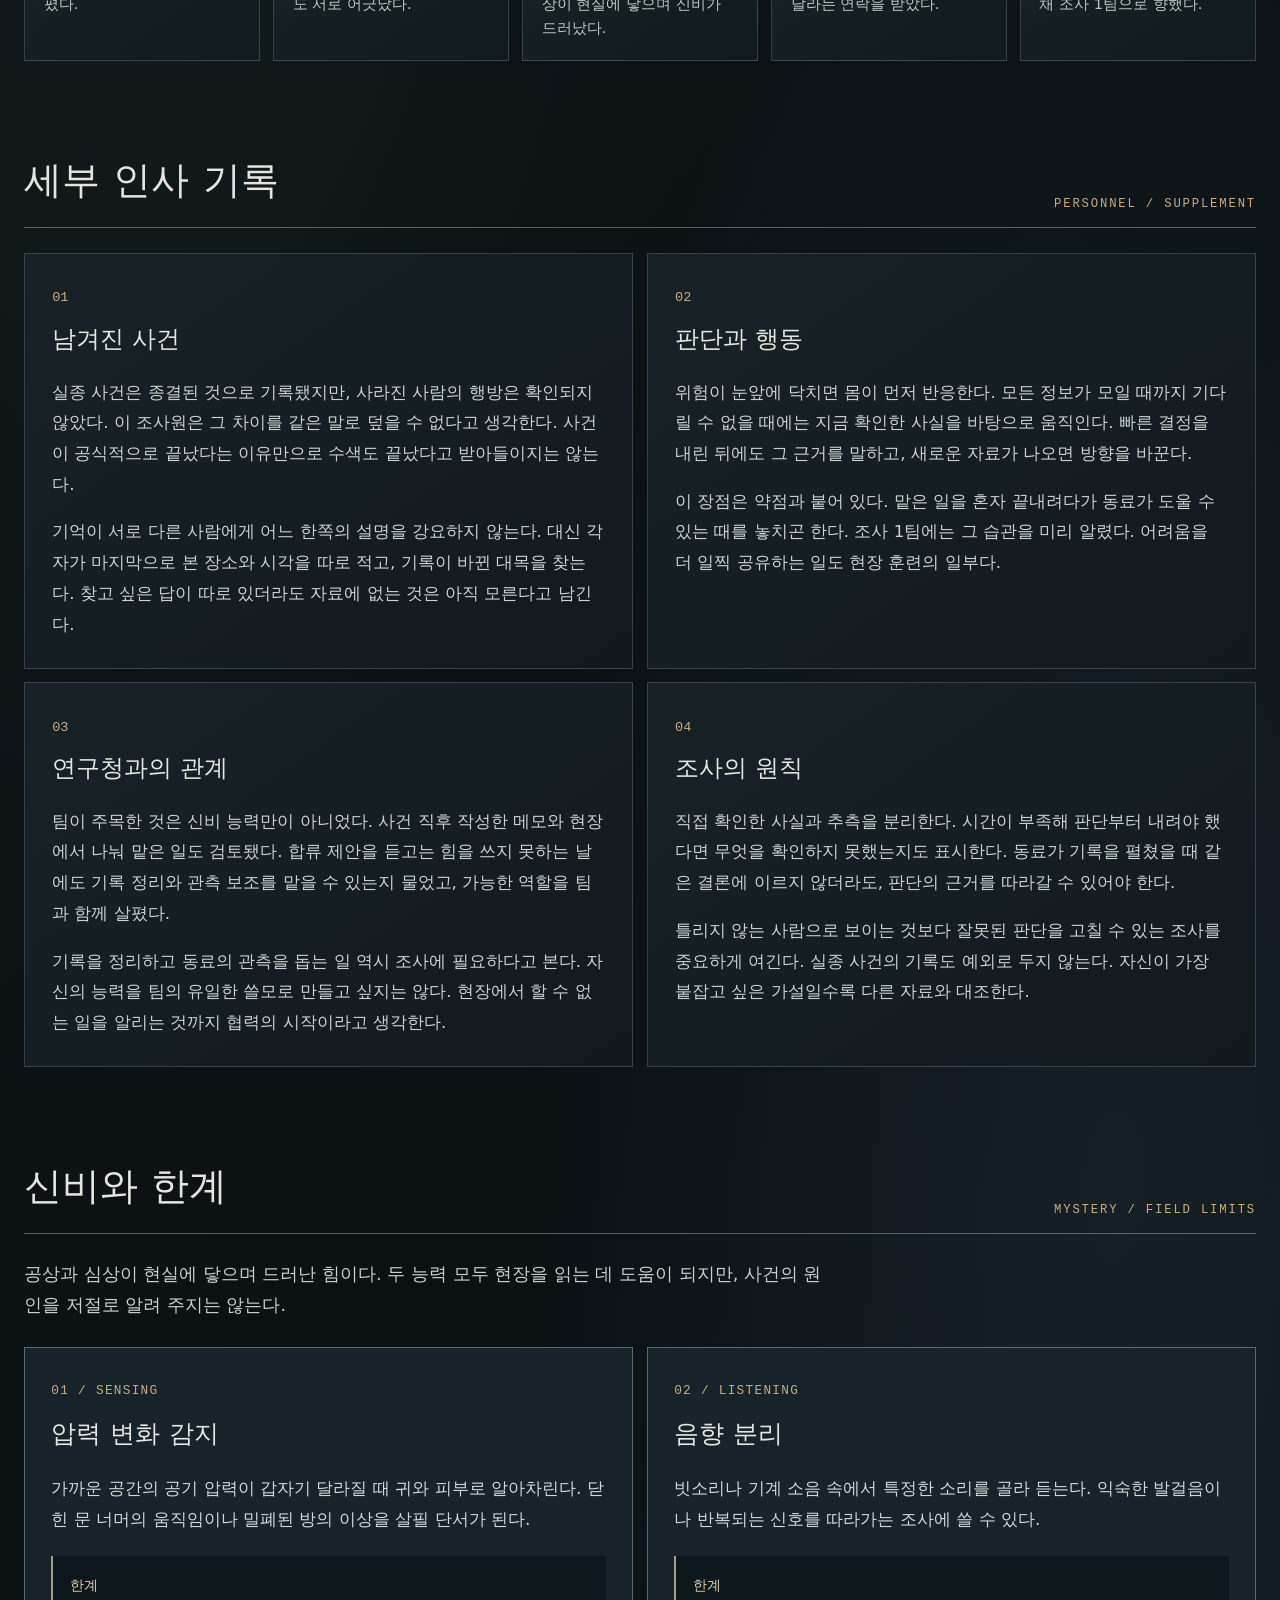
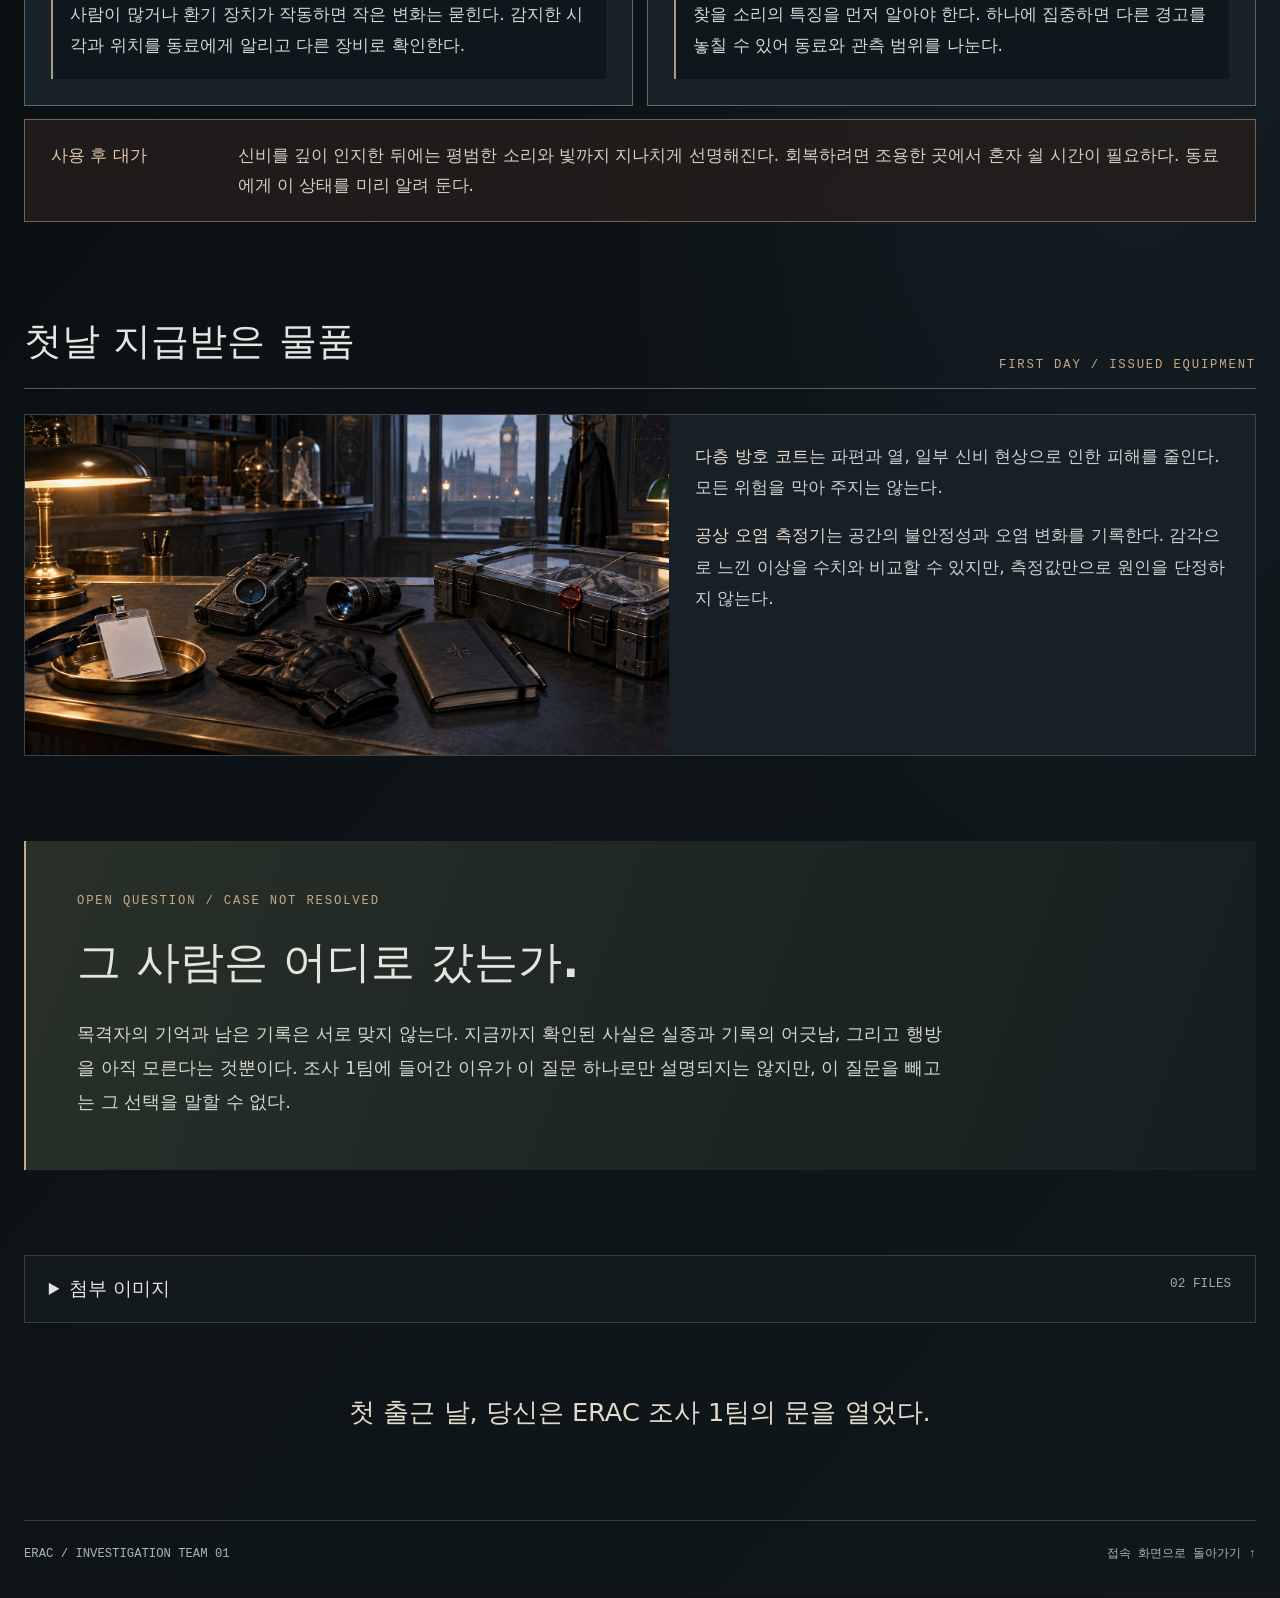
==== commit f43d89ed: "Link profile to Team 01 roster" ====
--- a/profile.html
+++ b/profile.html
@@ -17,6 +17,7 @@
         <a href="#personnel-detail">세부 기록</a>
         <a href="#abilities">신비와 한계</a>
         <a href="#attachments">첨부 이미지</a>
+        <a href="https://castorice-sa.github.io/Team01-Roster/">팀 명단</a>
       </nav>
     </header>
 
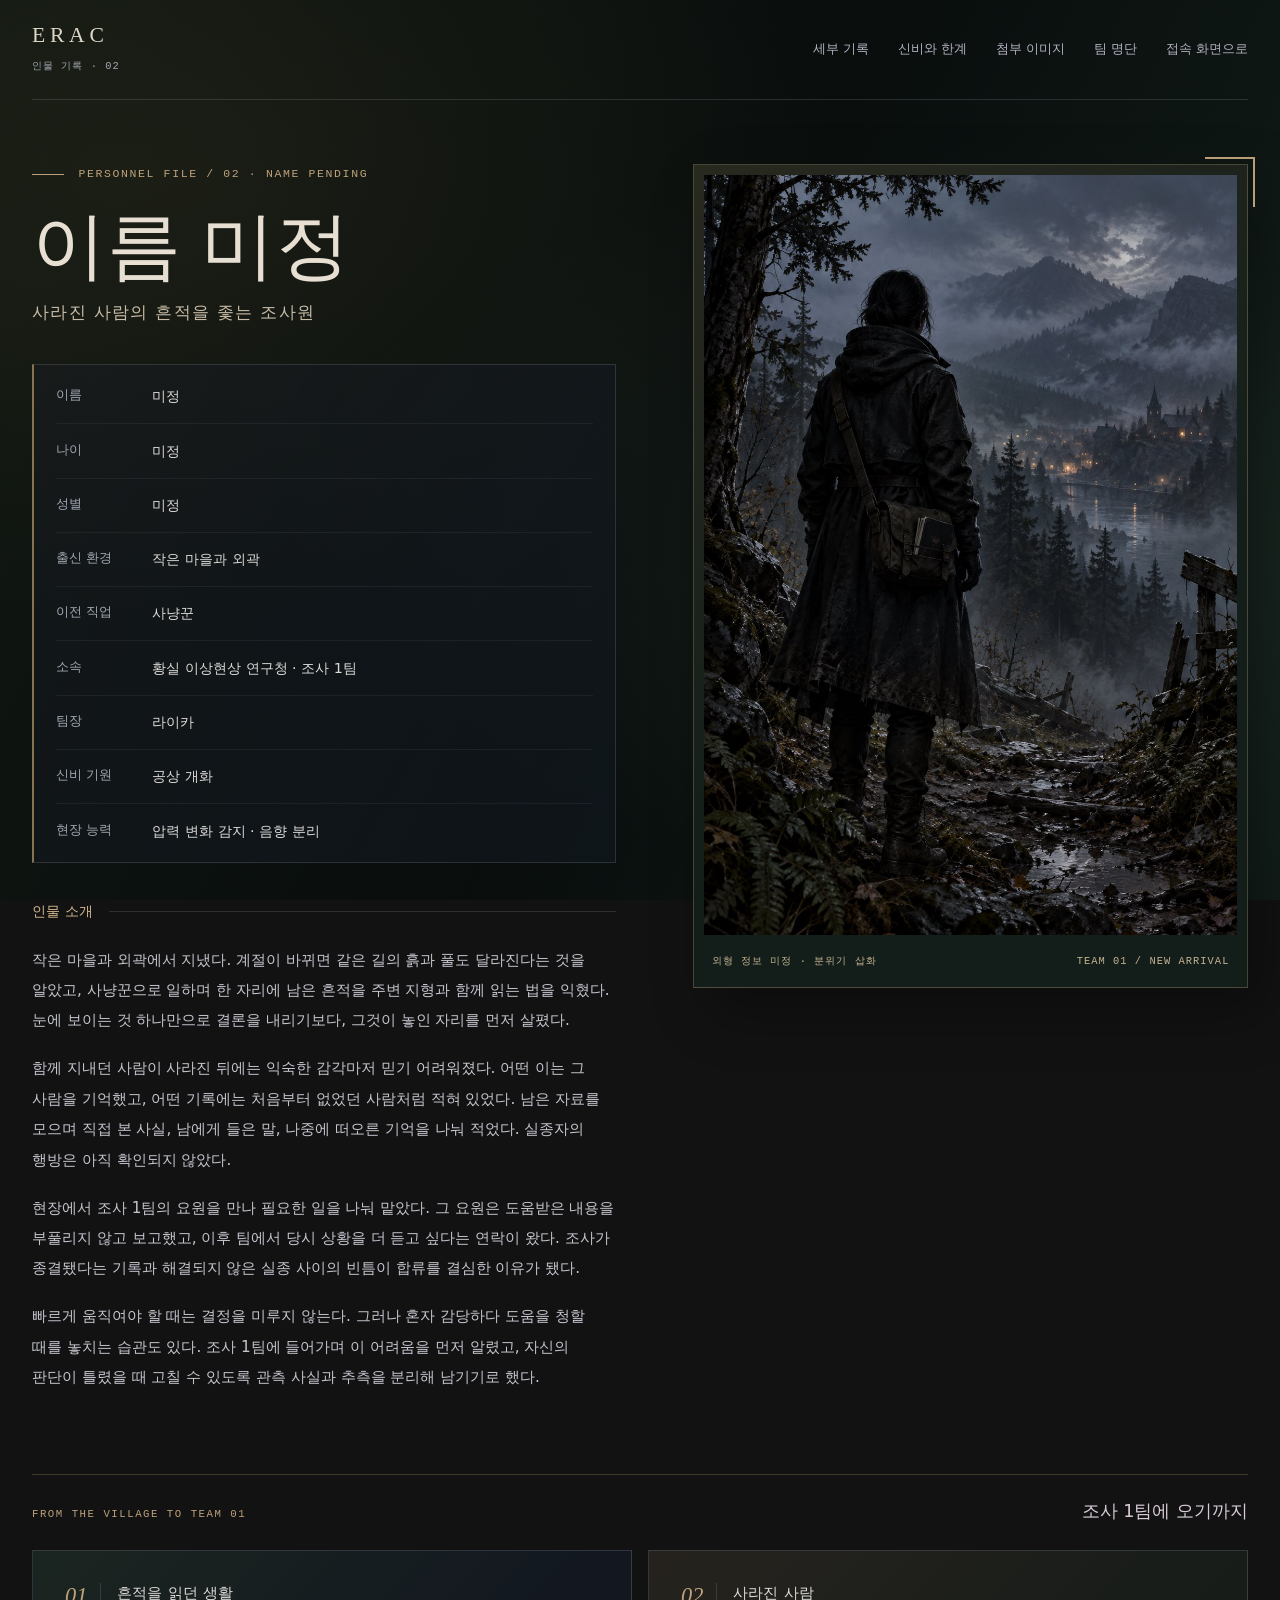
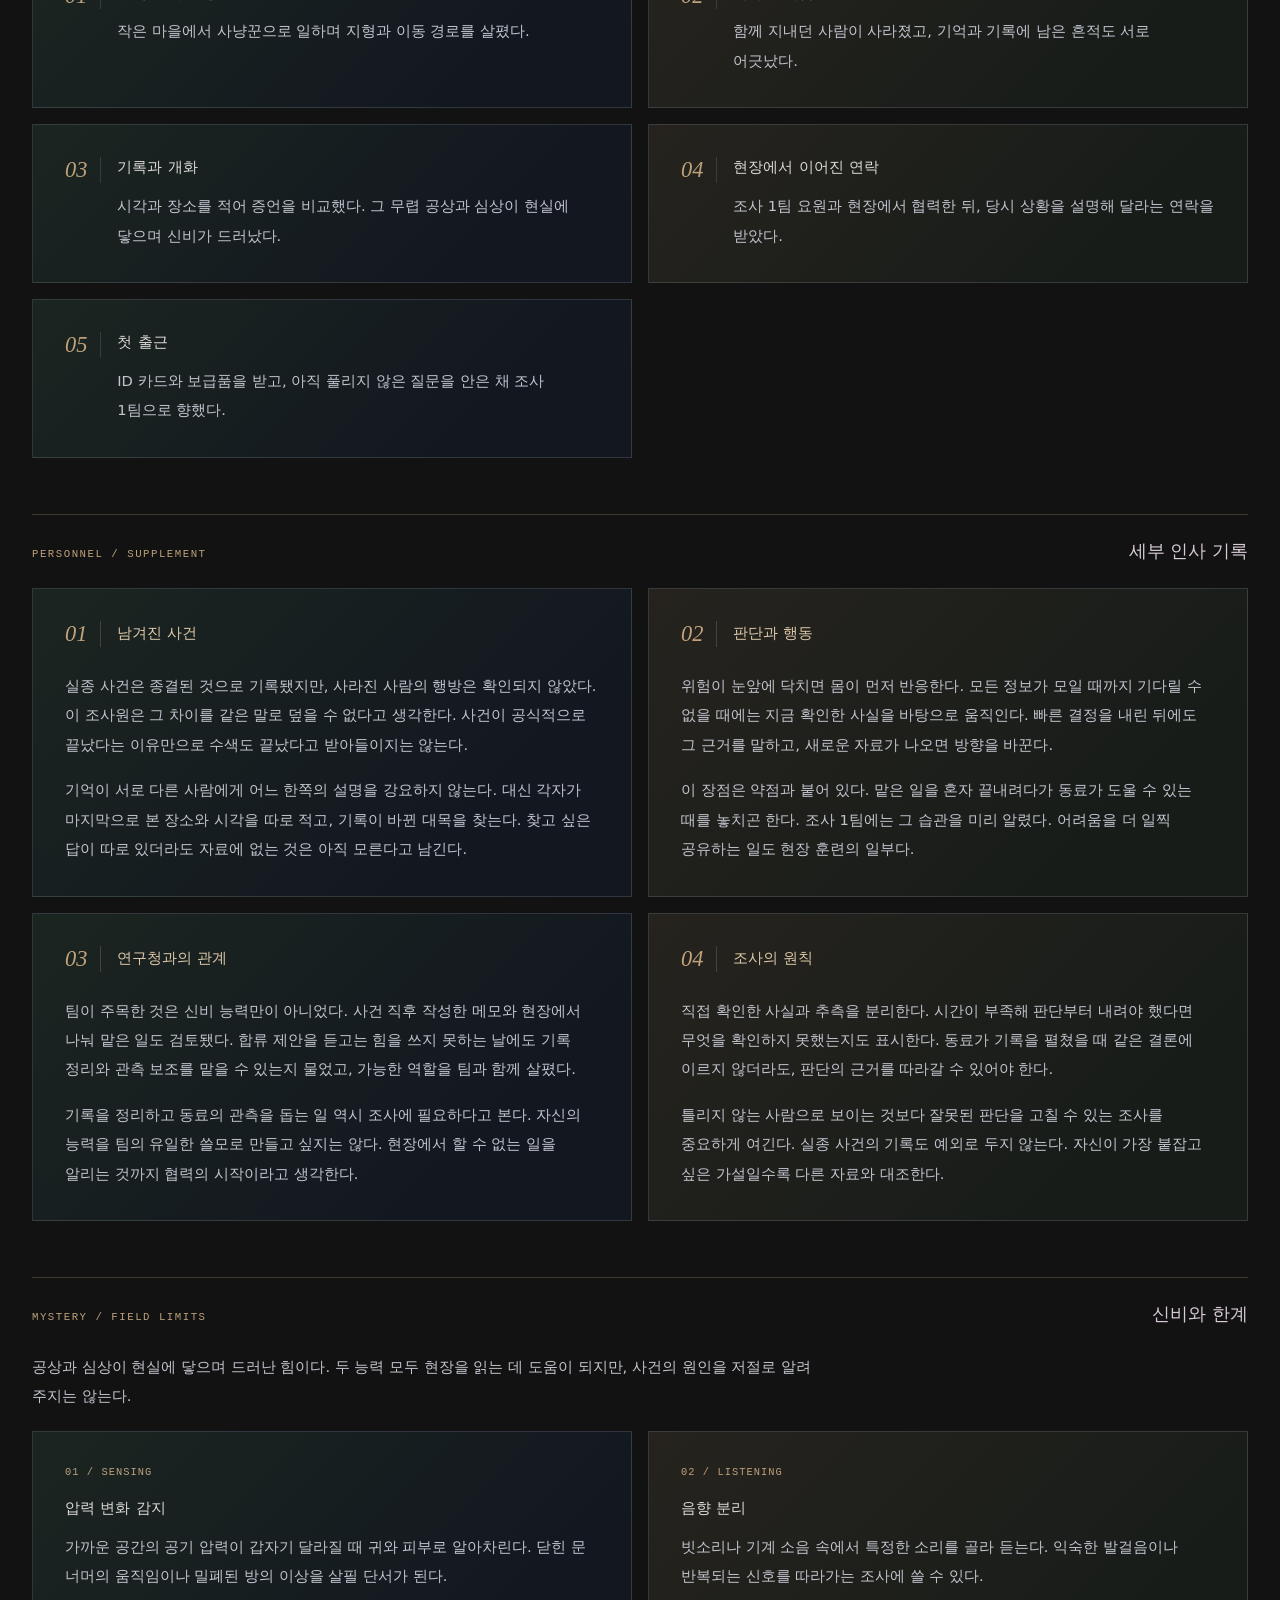
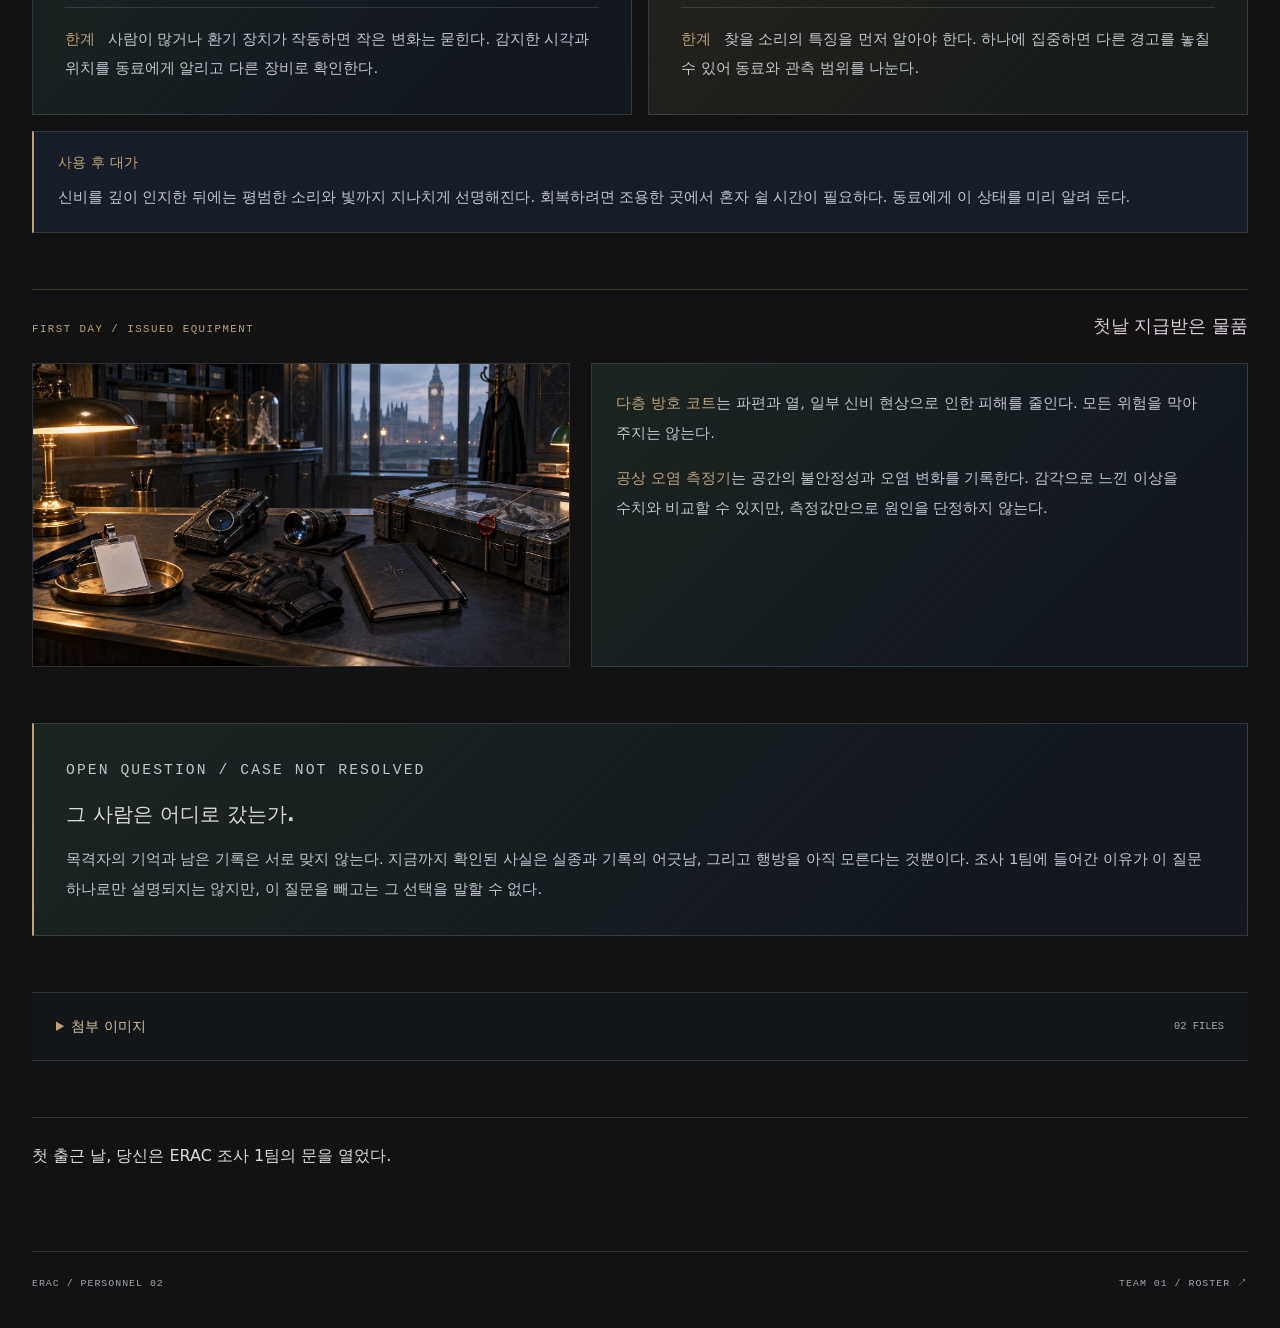
==== commit bb7684cc: "Match Laika dossier design with character palette" ====
--- a/profile.html
+++ b/profile.html
@@ -3,30 +3,29 @@
   <head>
     <meta charset="utf-8" />
     <meta name="viewport" content="width=device-width, initial-scale=1" />
-    <meta name="theme-color" content="#0b1013" />
-    <meta name="description" content="사라진 사람의 흔적을 좇아 ERAC 조사 1팀에 합류한 새 조사원의 인물 기록과 능력, 한계, 미해결 사건." />
-    <link rel="icon" type="image/svg+xml" href="data:image/svg+xml,%3Csvg xmlns='http://www.w3.org/2000/svg' viewBox='0 0 64 64'%3E%3Crect width='64' height='64' rx='12' fill='%230b1013'/%3E%3Cpath d='M18 17h28M18 32h23M18 47h28' stroke='%23c8aa85' stroke-width='6'/%3E%3C/svg%3E" />
-    <link rel="stylesheet" href="styles.css?v=profile-1" />
-    <title>이름 미정 · ERAC 조사 1팀 인물 기록</title>
+    <meta name="description" content="사라진 사람의 흔적을 좇아 ERAC 조사 1팀에 합류한 조사원의 인물 기록." />
+    <meta name="theme-color" content="#0a1012" />
+    <link rel="stylesheet" href="styles.css?v=archive-3" />
+    <title>이름 미정 · 사냥꾼 인물 기록</title>
   </head>
   <body class="profile-page">
     <a class="skip-link" href="#profile-title">본문으로 건너뛰기</a>
-    <header class="site-header">
-      <a class="site-brand" href="index.html" aria-label="접속 화면으로 돌아가기"><strong>ERAC</strong><span>조사 1팀 · 인물 기록</span></a>
-      <nav aria-label="문서 내 이동">
-        <a href="#personnel-detail">세부 기록</a>
-        <a href="#abilities">신비와 한계</a>
-        <a href="#attachments">첨부 이미지</a>
-        <a href="https://castorice-sa.github.io/Team01-Roster/">팀 명단</a>
-      </nav>
-    </header>
-
-    <main class="profile-shell">
-      <section class="profile-intro" aria-labelledby="profile-title">
+    <main class="shell">
+      <header class="topbar" aria-label="인물 기록">
+        <a class="brand" href="./" aria-label="접속 화면으로 돌아가기">ERAC<span class="brand-subtitle">인물 기록 · 02</span></a>
+        <nav class="header-nav" aria-label="주 메뉴">
+          <a class="exit-link" href="#personnel-detail">세부 기록</a>
+          <a class="exit-link" href="#abilities">신비와 한계</a>
+          <a class="exit-link" href="#attachments">첨부 이미지</a>
+          <a class="exit-link" href="https://castorice-sa.github.io/Team01-Roster/">팀 명단</a>
+          <a class="exit-link" href="./">접속 화면으로</a>
+        </nav>
+      </header>
+      <section class="intro" aria-labelledby="profile-title">
         <div class="profile-copy">
-          <p class="eyebrow">PERSONNEL FILE / INVESTIGATION TEAM 01</p>
+          <p class="eyebrow">PERSONNEL FILE / 02 · NAME PENDING</p>
           <h1 id="profile-title">이름 미정</h1>
-          <p class="profile-subtitle">사라진 사람의 흔적을 좇는 조사원</p>
+          <p class="character-name">사라진 사람의 흔적을 좇는 조사원</p>
 
           <dl class="record-fields">
             <div><dt>이름</dt><dd>미정</dd></div>
@@ -56,7 +55,7 @@
       </section>
 
       <section class="story-route" aria-labelledby="route-title">
-        <div class="section-heading"><p class="eyebrow">FROM THE VILLAGE TO TEAM 01</p><h2 id="route-title">조사 1팀에 오기까지</h2></div>
+        <div class="detail-heading"><p class="eyebrow">FROM THE VILLAGE TO TEAM 01</p><h2 id="route-title">조사 1팀에 오기까지</h2></div>
         <ol>
           <li><span>01</span><div><h3>흔적을 읽던 생활</h3><p>작은 마을에서 사냥꾼으로 일하며 지형과 이동 경로를 살폈다.</p></div></li>
           <li><span>02</span><div><h3>사라진 사람</h3><p>함께 지내던 사람이 사라졌고, 기억과 기록에 남은 흔적도 서로 어긋났다.</p></div></li>
@@ -66,22 +65,22 @@
         </ol>
       </section>
 
-      <section class="detail-section" id="personnel-detail" aria-labelledby="detail-title">
-        <div class="section-heading"><p class="eyebrow">PERSONNEL / SUPPLEMENT</p><h2 id="detail-title">세부 인사 기록</h2></div>
+      <section class="personnel-detail" id="personnel-detail" aria-labelledby="detail-title">
+        <div class="detail-heading"><p class="eyebrow">PERSONNEL / SUPPLEMENT</p><h2 id="detail-title">세부 인사 기록</h2></div>
         <div class="detail-grid">
-          <article class="record-panel"><span class="panel-number">01</span><h3>남겨진 사건</h3>
+          <article class="record-panel"><h3><span class="section-number">01</span>남겨진 사건</h3>
             <p>실종 사건은 종결된 것으로 기록됐지만, 사라진 사람의 행방은 확인되지 않았다. 이 조사원은 그 차이를 같은 말로 덮을 수 없다고 생각한다. 사건이 공식적으로 끝났다는 이유만으로 수색도 끝났다고 받아들이지는 않는다.</p>
             <p>기억이 서로 다른 사람에게 어느 한쪽의 설명을 강요하지 않는다. 대신 각자가 마지막으로 본 장소와 시각을 따로 적고, 기록이 바뀐 대목을 찾는다. 찾고 싶은 답이 따로 있더라도 자료에 없는 것은 아직 모른다고 남긴다.</p>
           </article>
-          <article class="record-panel"><span class="panel-number">02</span><h3>판단과 행동</h3>
+          <article class="record-panel"><h3><span class="section-number">02</span>판단과 행동</h3>
             <p>위험이 눈앞에 닥치면 몸이 먼저 반응한다. 모든 정보가 모일 때까지 기다릴 수 없을 때에는 지금 확인한 사실을 바탕으로 움직인다. 빠른 결정을 내린 뒤에도 그 근거를 말하고, 새로운 자료가 나오면 방향을 바꾼다.</p>
             <p>이 장점은 약점과 붙어 있다. 맡은 일을 혼자 끝내려다가 동료가 도울 수 있는 때를 놓치곤 한다. 조사 1팀에는 그 습관을 미리 알렸다. 어려움을 더 일찍 공유하는 일도 현장 훈련의 일부다.</p>
           </article>
-          <article class="record-panel"><span class="panel-number">03</span><h3>연구청과의 관계</h3>
+          <article class="record-panel"><h3><span class="section-number">03</span>연구청과의 관계</h3>
             <p>팀이 주목한 것은 신비 능력만이 아니었다. 사건 직후 작성한 메모와 현장에서 나눠 맡은 일도 검토됐다. 합류 제안을 듣고는 힘을 쓰지 못하는 날에도 기록 정리와 관측 보조를 맡을 수 있는지 물었고, 가능한 역할을 팀과 함께 살폈다.</p>
             <p>기록을 정리하고 동료의 관측을 돕는 일 역시 조사에 필요하다고 본다. 자신의 능력을 팀의 유일한 쓸모로 만들고 싶지는 않다. 현장에서 할 수 없는 일을 알리는 것까지 협력의 시작이라고 생각한다.</p>
           </article>
-          <article class="record-panel"><span class="panel-number">04</span><h3>조사의 원칙</h3>
+          <article class="record-panel"><h3><span class="section-number">04</span>조사의 원칙</h3>
             <p>직접 확인한 사실과 추측을 분리한다. 시간이 부족해 판단부터 내려야 했다면 무엇을 확인하지 못했는지도 표시한다. 동료가 기록을 펼쳤을 때 같은 결론에 이르지 않더라도, 판단의 근거를 따라갈 수 있어야 한다.</p>
             <p>틀리지 않는 사람으로 보이는 것보다 잘못된 판단을 고칠 수 있는 조사를 중요하게 여긴다. 실종 사건의 기록도 예외로 두지 않는다. 자신이 가장 붙잡고 싶은 가설일수록 다른 자료와 대조한다.</p>
           </article>
@@ -89,7 +88,7 @@
       </section>
 
       <section class="abilities-section" id="abilities" aria-labelledby="abilities-title">
-        <div class="section-heading"><p class="eyebrow">MYSTERY / FIELD LIMITS</p><h2 id="abilities-title">신비와 한계</h2></div>
+        <div class="detail-heading"><p class="eyebrow">MYSTERY / FIELD LIMITS</p><h2 id="abilities-title">신비와 한계</h2></div>
         <p class="section-lead">공상과 심상이 현실에 닿으며 드러난 힘이다. 두 능력 모두 현장을 읽는 데 도움이 되지만, 사건의 원인을 저절로 알려 주지는 않는다.</p>
         <div class="ability-grid">
           <article class="ability-panel"><span>01 / SENSING</span><h3>압력 변화 감지</h3><p>가까운 공간의 공기 압력이 갑자기 달라질 때 귀와 피부로 알아차린다. 닫힌 문 너머의 움직임이나 밀폐된 방의 이상을 살필 단서가 된다.</p><p class="limit"><strong>한계</strong> 사람이 많거나 환기 장치가 작동하면 작은 변화는 묻힌다. 감지한 시각과 위치를 동료에게 알리고 다른 장비로 확인한다.</p></article>
@@ -99,7 +98,7 @@
       </section>
 
       <section class="field-section" aria-labelledby="field-title">
-        <div class="section-heading"><p class="eyebrow">FIRST DAY / ISSUED EQUIPMENT</p><h2 id="field-title">첫날 지급받은 물품</h2></div>
+        <div class="detail-heading"><p class="eyebrow">FIRST DAY / ISSUED EQUIPMENT</p><h2 id="field-title">첫날 지급받은 물품</h2></div>
         <div class="field-layout">
           <img src="assets/field-kit.jpg" alt="ID 카드와 조사 장비가 놓인 보급대의 분위기 삽화" width="1672" height="941" loading="lazy" decoding="async" />
           <div class="field-copy"><p><strong>다층 방호 코트</strong>는 파편과 열, 일부 신비 현상으로 인한 피해를 줄인다. 모든 위험을 막아 주지는 않는다.</p><p><strong>공상 오염 측정기</strong>는 공간의 불안정성과 오염 변화를 기록한다. 감각으로 느낀 이상을 수치와 비교할 수 있지만, 측정값만으로 원인을 단정하지 않는다.</p></div>
@@ -114,7 +113,7 @@
 
       <details class="attachments" id="attachments">
         <summary>첨부 이미지 <span>02 FILES</span></summary>
-        <div class="attachment-grid">
+        <div class="image-grid">
           <figure><img src="assets/forest-trail.jpg" alt="발자국이 끊긴 숲길과 멀리 보이는 마을의 분위기 삽화" width="1916" height="821" loading="lazy" decoding="async" /><figcaption>01 / 끊긴 흔적</figcaption></figure>
           <figure><img src="assets/field-kit.jpg" alt="첫 출근 날의 조사 장비가 놓인 보급대의 분위기 삽화" width="1672" height="941" loading="lazy" decoding="async" /><figcaption>02 / 첫날의 보급품</figcaption></figure>
         </div>
@@ -122,6 +121,6 @@
 
       <p class="closing-line">첫 출근 날, 당신은 ERAC 조사 1팀의 문을 열었다.</p>
     </main>
-    <footer class="site-footer"><span>ERAC / INVESTIGATION TEAM 01</span><a href="index.html">접속 화면으로 돌아가기 ↑</a></footer>
+    <footer><span>ERAC / PERSONNEL 02</span><a href="https://castorice-sa.github.io/Team01-Roster/">TEAM 01 / ROSTER ↗</a></footer>
   </body>
 </html>
--- a/styles.css
+++ b/styles.css
@@ -1,186 +1,336 @@
+/* ERAC archive: charcoal, storm blue, faded wine, silver. No external assets. */
 :root {
   color-scheme: dark;
-  --bg: #0b1013;
-  --panel: #151d23;
-  --panel-soft: #1a252a;
-  --text: #e4e5e0;
-  --muted: #bec5c6;
-  --line: rgba(182, 197, 200, .22);
-  --line-strong: rgba(191, 207, 209, .4);
-  --moss: #99aba2;
-  --amber: #c8aa85;
+  --ink: #0b100f;
+  --panel: #141a23;
+  --text: #dcdad7;
+  --muted: #a1a7b2;
+  --line: rgba(176, 184, 200, .18);
+  --silver: #b7b5c5;
+  --wine: #bda17b;
+  --wine-dark: #4b4134;
   --mono: ui-monospace, "Cascadia Code", Consolas, monospace;
-  --sans: "Malgun Gothic", "맑은 고딕", "Apple SD Gothic Neo", "Noto Sans KR", system-ui, sans-serif;
-  font-family: var(--sans);
-  font-size: 17px;
-  line-height: 1.75;
+  font-family: Pretendard, "Noto Sans KR", system-ui, -apple-system, "Segoe UI", sans-serif;
   font-synthesis: none;
   text-rendering: optimizeLegibility;
 }
 * { box-sizing: border-box; }
+[hidden] { display: none !important; }
 html { scroll-behavior: smooth; scroll-padding-top: 2rem; }
-body { min-width: 320px; margin: 0; color: var(--text); background: radial-gradient(ellipse at 12% 12%, #24342b6b, transparent 30rem), radial-gradient(ellipse at 87% 58%, #24374360, transparent 34rem), linear-gradient(130deg, #10171a, var(--bg) 54%, #10181c); }
-body::before { content: ""; position: fixed; z-index: -1; inset: 0; pointer-events: none; opacity: .5; background: repeating-linear-gradient(0deg, transparent 0 3px, #c4d5d509 3px 4px); }
+body {
+  min-width: 320px;
+  margin: 0;
+  min-height: 100vh;
+  color: var(--text);
+  background:
+    radial-gradient(ellipse at 12% 20%, rgba(87, 72, 46, .19), transparent 44%),
+    radial-gradient(ellipse at 87% 58%, rgba(57, 78, 65, .24), transparent 52%),
+    linear-gradient(115deg, #101711, #090e0d 52%, #121d19);
+  background-attachment: fixed;
+}
+body::before {
+  content: "";
+  position: fixed;
+  inset: 0;
+  pointer-events: none;
+  background:
+    linear-gradient(90deg, transparent calc(50% - 660px), var(--line) calc(50% - 659px), transparent calc(50% - 658px), transparent calc(50% + 658px), var(--line) calc(50% + 659px), transparent calc(50% + 660px)),
+    repeating-linear-gradient(0deg, transparent 0 3px, rgba(167, 174, 194, .015) 3px 4px);
+  opacity: .65;
+  z-index: -1;
+}
+a { color: inherit; }
+a:focus-visible, summary:focus-visible {
+  outline: 2px solid #c9b9c8;
+  outline-offset: 6px;
+}
 h1, h2, h3, p { margin-top: 0; }
-h1, h2, h3 { word-break: keep-all; }
-p { overflow-wrap: anywhere; }
-a { color: inherit; }
-a:focus-visible, summary:focus-visible { outline: 2px solid #e0c8aa; outline-offset: 4px; }
-.skip-link { position: fixed; z-index: 20; top: .5rem; left: .5rem; transform: translateY(-170%); padding: .6rem 1rem; background: #f4f1e9; color: #15191a; }
-.skip-link:focus { transform: none; }
-.eyebrow { color: var(--amber); font: .72rem/1.6 var(--mono); letter-spacing: .15em; }
+h1 { margin-bottom: 0; font-family: Georgia, "Times New Roman", serif; font-weight: 400; }
+.shell, footer { width: min(1220px, calc(100% - 64px)); margin-inline: auto; }
+.eyebrow, .document-kicker {
+  color: var(--wine);
+  font: .72rem/1.8 var(--mono);
+  letter-spacing: .14em;
+}
+.entry-shell {
+  width: min(1220px, calc(100% - 64px));
+  min-height: 100svh;
+  margin-inline: auto;
+  display: flex;
+  flex-direction: column;
+  justify-content: center;
+  padding-block: 3.5rem;
+}
+.archive-rail {
+  display: flex;
+  justify-content: space-between;
+  gap: 1rem;
+  padding: 0 0 1rem;
+  color: var(--muted);
+  font: .65rem/1.6 var(--mono);
+  letter-spacing: .2em;
+}
+.pda-document {
+  position: relative;
+  border: 1px solid rgba(175, 179, 199, .3);
+  background: linear-gradient(120deg, rgba(31, 34, 44, .97), rgba(15, 20, 28, .99) 55%, #121722);
+  box-shadow: 0 32px 100px #0008, 0 0 0 7px #090b1080, inset 0 1px #d4c7d315;
+}
+.pda-document::before, .pda-document::after {
+  content: "";
+  position: absolute;
+  pointer-events: none;
+  width: 38px;
+  height: 38px;
+  border-color: var(--wine);
+  border-style: solid;
+}
+.pda-document::before { top: -1px; left: -1px; border-width: 2px 0 0 2px; }
+.pda-document::after { bottom: -1px; right: -1px; border-width: 0 2px 2px 0; }
+.document-bar, .document-end {
+  display: flex;
+  justify-content: space-between;
+  align-items: center;
+  gap: 1rem;
+  padding: 1rem 2.75rem;
+  color: var(--muted);
+  font: .65rem/1.6 var(--mono);
+  letter-spacing: .12em;
+}
+.document-bar { background: #090d1480; border-bottom: 1px solid var(--line); }
+.document-status { display: inline-flex; align-items: center; gap: .7rem; white-space: nowrap; }
+.document-status > span { width: 5px; height: 5px; background: #b1a4ae; transform: rotate(45deg); }
+.document-heading { display: flex; justify-content: space-between; align-items: center; gap: 2rem; padding: 2.4rem 3rem 2rem; }
+.document-kicker { margin-bottom: .75rem; word-break: keep-all; }
+.document-heading h1 { font-size: clamp(3.5rem, 6vw, 5.8rem); letter-spacing: .16em; line-height: 1; color: #e1dce2; }
+.document-stamp { text-align: right; color: #c6af8c; font-size: .75rem; line-height: 1.8; }
+.document-stamp > span { font: .58rem/1.8 var(--mono); letter-spacing: .1em; }
+.document-stamp .stamp-number { display: block; font: italic 3.5rem/1 Georgia, serif; color: #a58d6b; margin-bottom: .5rem; }
+.document-metadata { display: grid; grid-template-columns: 1.25fr 1fr 1fr; margin: 0 3rem; border-block: 1px solid var(--line); background: #090d142b; }
+.document-metadata > div { padding: .9rem 1.25rem; border-right: 1px solid var(--line); }
+.document-metadata > div:first-child { padding-left: 0; }
+.document-metadata > div:last-child { border: 0; }
+.document-metadata dt { color: var(--muted); font-size: .7rem; }
+.document-metadata dd { margin: .5rem 0 0; font: .8rem/1.7 var(--mono); }
+.document-body { display: grid; grid-template-columns: 280px minmax(0, 1fr); align-items: center; gap: 3.5rem; padding: 2.5rem 3rem; }
+.document-seal {
+  position: relative;
+  isolation: isolate;
+  margin: 0;
+  padding: 1.3rem 1.5rem;
+  text-align: center;
+  background: radial-gradient(ellipse at 50% 40%, #85739120, transparent 70%), #0c111a55;
+  border: 1px solid var(--line);
+  border-top-color: #8b768960;
+}
+.document-seal::before { content: ""; position: absolute; inset: 9px; border: 1px solid #a69aaa15; pointer-events: none; }
+.document-seal img { display: block; width: 100%; height: auto; mix-blend-mode: screen; }
+.document-seal figcaption { margin-top: 1.3rem; color: #b6b2bd; font-size: .78rem; line-height: 1.8; }
+.document-seal figcaption span { display: block; margin-top: .6rem; color: var(--muted); font: .57rem/1.8 var(--mono); letter-spacing: .06em; }
+.opening { min-width: 0; padding-block: .5rem; }
+.opening .document-kicker { font-size: .62rem; letter-spacing: .1em; margin-bottom: 1.6rem; }
+.opening blockquote { margin: 0 0 1.4rem; }
+.opening blockquote p { margin: 0; font-family: Georgia, "Times New Roman", serif; line-height: 1.55; }
+.opening blockquote[lang="fr"] p { font-size: clamp(1.5rem, 2.3vw, 2.15rem); font-style: italic; color: #e0d7dc; }
+.opening blockquote[lang="en"] p { font-size: clamp(1.05rem, 1.4vw, 1.3rem); color: #b5bac8; }
+.opening-translation { margin: 1.8rem 0 0; padding-left: 1.2rem; border-left: 2px solid #867050; color: var(--muted); font-size: .8rem; line-height: 2; word-break: keep-all; }
+.document-access { display: flex; justify-content: space-between; align-items: center; gap: 2rem; margin: 0 3rem; padding: 1.6rem 0; border-top: 1px solid var(--line); }
+.access-notice { margin: 0; color: var(--muted); font-size: .72rem; line-height: 1.8; }
+.access-notice strong { margin-left: .7rem; color: #d3cbd4; font-weight: 500; }
+.access-notice > span { display: block; margin-top: .4rem; }
+.access-button {
+  display: inline-flex;
+  justify-content: space-between;
+  align-items: center;
+  flex-shrink: 0;
+  width: 17rem;
+  min-height: 4.4rem;
+  padding: 1rem 1.3rem 1rem 1.5rem;
+  border: 1px solid #9e8767;
+  background: linear-gradient(115deg, #4c4030, #2d3029 80%);
+  box-shadow: inset 0 1px #d4bec225, 0 8px 20px #0002;
+  color: #f0e3e7;
+  text-decoration: none;
+  transition: background 180ms, border-color 180ms, transform 180ms;
+}
+.access-copy { display: grid; gap: .5rem; }
+.access-label { font-size: 1rem; letter-spacing: .1em; }
+.access-caption { color: #c1aeb8; font: .58rem var(--mono); letter-spacing: .16em; }
+.access-arrow { display: grid; place-items: center; width: 2.2rem; height: 2.2rem; border: 1px solid #b49da645; border-radius: 50%; transition: transform 180ms; }
+.access-arrow svg { width: 1.1rem; height: 1.1rem; }
+.access-button:hover { background: linear-gradient(115deg, #5c4e37, #3b4034); border-color: #d5bd97; transform: translateY(-2px); }
+.access-button:hover .access-arrow { transform: translateX(3px); }
+.access-button:active { transform: none; }
+.document-end { border-top: 1px solid var(--line); background: #090d1460; font-size: .55rem; }
 
-/* Archive entry */
-.entry-shell { width: min(1240px, calc(100% - 48px)); min-height: 100svh; margin: auto; display: flex; flex-direction: column; justify-content: center; padding-block: 2.5rem; }
-.archive-rail { display: flex; justify-content: space-between; gap: 1rem; margin-bottom: .85rem; color: #bac9c6; font: .67rem/1.4 var(--mono); letter-spacing: .15em; }
-.entry-document { position: relative; isolation: isolate; overflow: hidden; border: 1px solid var(--line-strong); background: #121a1e; box-shadow: 0 35px 95px #0008, 0 0 0 6px #070b0db3; }
-.entry-document::before, .entry-document::after { content: ""; position: absolute; z-index: 4; width: 42px; height: 42px; pointer-events: none; border-color: var(--amber); border-style: solid; }
-.entry-document::before { left: -1px; top: -1px; border-width: 2px 0 0 2px; }
-.entry-document::after { right: -1px; bottom: -1px; border-width: 0 2px 2px 0; }
-.document-topline, .document-end { display: flex; justify-content: space-between; gap: 1rem; align-items: center; color: #b8c1c2; font: .69rem/1.5 var(--mono); letter-spacing: .1em; }
-.document-topline { position: relative; z-index: 2; padding: .9rem 2.2rem; border-bottom: 1px solid var(--line); background: #0b1114e8; }
-.status-light { color: #b5c9b9; white-space: nowrap; }
-.status-light::before { content: ""; display: inline-block; width: 6px; height: 6px; margin-right: .55rem; background: #a8c8ae; transform: rotate(45deg); vertical-align: middle; }
-.entry-scene { position: absolute; z-index: -1; inset: 0; background: linear-gradient(90deg, #0b1013f5 0%, #101719e8 30%, #1017198a 60%, #0b11158c 100%), linear-gradient(0deg, #0b1013 2%, transparent 55%), url("assets/forest-trail.jpg") center / cover no-repeat; }
-.entry-content { position: relative; z-index: 1; padding: 3rem 3rem 0; }
-.entry-heading { display: flex; justify-content: space-between; gap: 2rem; align-items: start; min-height: 240px; }
-.entry-heading h1 { margin: .8rem 0 1rem; font-size: clamp(3rem, 6vw, 6.6rem); line-height: 1.18; letter-spacing: -.04em; }
-.entry-lead { color: #e5ded1; font-size: clamp(1.2rem, 2vw, 1.6rem); line-height: 1.6; }
-.document-seal { width: 150px; flex: 0 0 auto; padding: 1rem; border: 1px solid var(--line); background: #091015bd; }
-.document-seal img { display: block; width: 100%; height: auto; opacity: .78; }
-.entry-metadata { display: grid; grid-template-columns: repeat(4, minmax(0, 1fr)); margin: 2rem 0 0; border-block: 1px solid var(--line-strong); background: #0b1114bb; }
-.entry-metadata div { min-width: 0; padding: .95rem 1rem; border-right: 1px solid var(--line); }
-.entry-metadata div:first-child { padding-left: 0; }
-.entry-metadata div:last-child { border: 0; }
-.entry-metadata dt { color: #afbbb9; font-size: .78rem; }
-.entry-metadata dd { margin: .25rem 0 0; font-size: .98rem; font-weight: 700; word-break: keep-all; }
-.entry-bottom { display: grid; grid-template-columns: minmax(0, 1fr) minmax(240px, .55fr); gap: 2rem; align-items: end; padding: 2rem 0 2.7rem; }
-.entry-bottom p { max-width: 590px; margin-bottom: 0; color: #cbd0cb; font-size: 1.08rem; line-height: 1.85; }
-.primary-link { display: flex; align-items: center; justify-content: space-between; gap: 1rem; padding: 1rem 1.2rem; border: 1px solid #c0a98a; background: #aa8f6d26; color: #f3e9d9; font-weight: 700; text-decoration: none; transition: background .16s ease, transform .16s ease; }
-.primary-link:hover { background: #aa8f6d42; transform: translateY(-2px); }
-.primary-link small { display: block; margin-top: .18rem; color: #c0bdb4; font: .65rem/1.4 var(--mono); letter-spacing: .12em; }
-.primary-link > span:last-child { font-size: 1.6rem; font-weight: 400; }
-.document-end { margin-inline: -3rem; padding: .8rem 3rem; border-top: 1px solid var(--line); background: #090e11d9; }
+/* Personal dossier */
+.topbar { display: flex; justify-content: space-between; align-items: center; gap: 2rem; min-height: 100px; border-bottom: 1px solid var(--line); }
+.brand { font-family: Georgia, serif; font-size: 1.35rem; letter-spacing: .22em; text-decoration: none; color: #ded7c7; }
+.brand-subtitle { display: block; margin-top: .6rem; font: .65rem/1.7 var(--mono); color: var(--muted); letter-spacing: .1em; }
+.header-nav { display: flex; gap: 1.8rem; flex-wrap: wrap; }
+.exit-link { font-size: .8rem; color: #b5b0c1; text-decoration: none; padding-block: .65rem; border-bottom: 1px solid transparent; }
+.exit-link:hover { color: #e4d8e4; border-bottom-color: var(--wine); }
+.intro { display: grid; grid-template-columns: minmax(0, 1fr) minmax(0, .95fr); gap: clamp(2.5rem, 6vw, 5.5rem); align-items: start; padding: 4rem 0; }
+.intro .eyebrow { display: flex; align-items: center; gap: .9rem; margin-bottom: 1.5rem; }
+.intro .eyebrow::before { content: ""; width: 2rem; height: 1px; background: var(--wine); }
+.intro h1 { color: #e7dfd1; font-size: clamp(3.6rem, 7vw, 6.5rem); letter-spacing: .06em; line-height: 1; }
+.character-name { font-size: 1.05rem; margin: 1rem 0 2.4rem; color: #c8bca8; letter-spacing: .4em; }
+.record-fields { margin: 0; padding: .3rem 1.4rem; border: 1px solid var(--line); border-left: 2px solid #867350; background: linear-gradient(120deg, #1b1c2760, #12192290); font-size: .9rem; }
+.record-fields > div { display: grid; grid-template-columns: 4rem minmax(0, 1fr); gap: 1rem; padding: .9rem 0; border-bottom: 1px solid #b0b8c813; line-height: 1.7; }
+.record-fields > div:last-child { border: none; }
+.record-fields dt { color: var(--muted); font-size: .8rem; }
+.record-fields dd { margin: 0; }
+.field-title, .field-subtitle, .field-meta { display: block; }
+.field-title { color: #e0d6c2; font-weight: 550; }
+.field-subtitle { margin-top: .35rem; font-size: .85rem; }
+.field-meta { margin-top: .4rem; color: #a3a7b6; font: .68rem/1.75 var(--mono); overflow-wrap: anywhere; }
+.field-description { margin: .65rem 0 0; color: var(--muted); font-size: .82rem; line-height: 1.9; word-break: keep-all; overflow-wrap: anywhere; }
+.profile-bio { margin-top: 2.4rem; }
+.profile-bio h2 { display: flex; align-items: center; gap: 1rem; font-size: .9rem; font-weight: 500; color: #d0b68f; margin-bottom: 1.5rem; }
+.profile-bio h2::after { content: ""; height: 1px; background: var(--line); flex: 1; }
+.profile-bio p { font-size: .95rem; line-height: 2; margin-bottom: 1.1rem; word-break: keep-all; overflow-wrap: anywhere; color: #c4c5ce; }
+.portrait { position: sticky; top: 2rem; min-width: 0; margin: 0; padding: .65rem; border: 1px solid #bea77c4a; background: linear-gradient(145deg, #28291f, #131e1a 60%); box-shadow: 18px 22px 55px #0005; }
+.portrait::before { content: ""; position: absolute; top: -.5rem; right: -.5rem; width: 3rem; height: 3rem; border-top: 2px solid #b89d78; border-right: 2px solid #b89d78; pointer-events: none; }
+.portrait img, .image-grid img { display: block; width: 100%; height: auto; }
+.portrait figcaption { display: flex; justify-content: space-between; gap: 1rem; padding: 1.1rem .45rem .4rem; font: .65rem/1.7 var(--mono); color: #c5b492; letter-spacing: .1em; }
+.personnel-detail { margin-bottom: 3.5rem; }
+.detail-heading { display: flex; align-items: center; justify-content: space-between; flex-wrap: wrap; gap: 1rem; padding: 1.5rem 0; border-top: 1px solid #aa91684d; }
+.detail-heading h2 { font-size: 1.1rem; font-weight: 500; margin: 0; color: #d8cbd7; }
+.detail-heading > span { font: .62rem var(--mono); color: var(--muted); letter-spacing: .14em; }
+.detail-grid { display: grid; grid-template-columns: repeat(2, minmax(0, 1fr)); gap: 1rem; }
+.record-panel { padding: 2rem; border: 1px solid var(--line); background: linear-gradient(135deg, #1b2520, #121720 80%); }
+.record-panel:nth-child(even) { background: linear-gradient(135deg, #26231e, #171c19 80%); }
+.record-panel h3 { display: flex; align-items: center; gap: 1rem; color: #ddc9a9; font-size: .95rem; font-weight: 500; margin-bottom: 1.5rem; }
+.section-number { font: italic 1.4rem Georgia, serif; color: #c1a27b; padding-right: .8rem; border-right: 1px solid #ab85904d; }
+.record-panel p { margin: 0; color: #c2c4ce; font-size: .92rem; line-height: 2; word-break: keep-all; overflow-wrap: anywhere; }
+.record-panel p + p { margin-top: 1rem; }
+.attachments { margin: 0 0 3.5rem; border-block: 1px solid var(--line); background: #18202b50; }
+.attachments summary { padding: 1.5rem; cursor: pointer; color: #d9c3a2; font-size: .9rem; }
+.attachments summary::marker { color: var(--wine); }
+.attachments summary span { float: right; color: var(--muted); font: .65rem/1.8 var(--mono); }
+.image-grid { display: grid; grid-template-columns: repeat(3, minmax(0, 1fr)); align-items: start; gap: 1.5rem; padding: .5rem 1.5rem 1.5rem; }
+.image-grid figure { margin: 0; min-width: 0; border: 1px solid var(--line); background: #0c111b; }
+.image-grid figcaption { padding: .8rem; color: var(--muted); font: .7rem var(--mono); }
+footer { display: flex; justify-content: space-between; gap: 1rem; border-top: 1px solid var(--line); padding: 1.5rem 0 2.5rem; }
+footer p { margin: 0; font: .62rem/1.6 var(--mono); letter-spacing: .1em; color: var(--muted); }
+.empty-record { padding: 4rem 0; line-height: 1.9; }
 
-/* Personnel file */
-.site-header, .profile-shell, .site-footer { width: min(1240px, calc(100% - 48px)); margin-inline: auto; }
-.site-header { min-height: 85px; display: flex; align-items: center; justify-content: space-between; gap: 2rem; border-bottom: 1px solid var(--line); }
-.site-brand { display: inline-flex; gap: 1rem; align-items: center; text-decoration: none; }
-.site-brand strong { display: grid; place-items: center; width: 4rem; height: 2.6rem; border: 1px solid var(--line-strong); color: #d7ddda; font: .85rem var(--mono); letter-spacing: .08em; }
-.site-brand span { color: #c9d0ce; font-size: .88rem; }
-.site-header nav { display: flex; flex-wrap: wrap; gap: .5rem 1.5rem; }
-.site-header nav a { color: #c2cac9; font-size: .82rem; text-decoration: none; }
-.site-header nav a:hover, .site-footer a:hover { color: #fff; text-decoration: underline; }
-.profile-intro { display: grid; grid-template-columns: minmax(0, 1.6fr) minmax(300px, .82fr); gap: clamp(2rem, 5vw, 5rem); align-items: start; padding-top: 3.4rem; }
-.profile-copy { min-width: 0; }
-.profile-copy h1 { margin: .35rem 0 .2rem; font-size: clamp(3rem, 5.3vw, 5.7rem); line-height: 1.2; letter-spacing: -.04em; }
-.profile-subtitle { margin: 0 0 2rem; color: #b9c8c2; font-size: clamp(1.12rem, 2vw, 1.5rem); }
-.record-fields { display: grid; grid-template-columns: repeat(2, minmax(0, 1fr)); margin: 0; border-top: 1px solid var(--line-strong); }
-.record-fields div { display: grid; grid-template-columns: 6.5rem minmax(0, 1fr); gap: .5rem; padding: .85rem .4rem; border-bottom: 1px solid var(--line); }
-.record-fields div:nth-child(odd) { padding-left: 0; }
-.record-fields dt { color: #a6b8b4; font-size: .82rem; }
-.record-fields dd { margin: 0; color: #e2e6df; font-size: .91rem; font-weight: 600; word-break: keep-all; }
-.profile-bio { padding-top: 2.6rem; }
-.profile-bio h2 { margin-bottom: 1.2rem; font-size: 1.65rem; }
-.profile-bio p { color: #ccd3d0; font-size: 1.06rem; line-height: 1.95; }
-.profile-bio p + p { margin-top: 1.2rem; }
-.portrait { position: sticky; top: 1.5rem; margin: 0; border: 1px solid var(--line-strong); padding: .6rem; background: #11191d; box-shadow: 0 26px 60px #0008; }
-.portrait img { display: block; width: 100%; height: auto; aspect-ratio: 2 / 3; object-fit: cover; }
-.portrait figcaption { display: flex; justify-content: space-between; flex-wrap: wrap; gap: .4rem; padding: .65rem .35rem .1rem; color: #afbcb7; font: .7rem/1.5 var(--mono); }
-.story-route, .detail-section, .abilities-section, .field-section, .unresolved, .attachments { margin-top: 5rem; }
-.section-heading { display: flex; justify-content: space-between; gap: 2rem; align-items: end; margin-bottom: 1.5rem; border-bottom: 1px solid var(--line-strong); }
-.section-heading .eyebrow { order: 2; }
-.section-heading h2 { margin: 0 0 .8rem; font-size: clamp(1.75rem, 3vw, 2.3rem); }
-.story-route ol { display: grid; grid-template-columns: repeat(5, minmax(0, 1fr)); gap: .75rem; list-style: none; padding: 0; margin: 0; }
-.story-route li { min-width: 0; padding: 1.1rem; border: 1px solid var(--line); background: linear-gradient(145deg, #1a2629, #111a1d); }
-.story-route li > span { display: block; margin-bottom: 1.6rem; color: var(--amber); font: 1.2rem var(--mono); }
-.story-route h3 { font-size: 1rem; line-height: 1.45; }
-.story-route p { margin: 0; color: #bac7c1; font-size: .86rem; line-height: 1.7; }
-.detail-grid { display: grid; grid-template-columns: repeat(2, minmax(0, 1fr)); gap: .8rem; }
-.record-panel { padding: 1.6rem; border: 1px solid var(--line); background: linear-gradient(145deg, #182226, #11191d); }
-.panel-number { color: var(--amber); font: .8rem var(--mono); }
-.record-panel h3 { margin: .45rem 0 1rem; font-size: 1.4rem; }
-.record-panel p { color: #cbd1cf; font-size: .98rem; line-height: 1.85; }
-.record-panel p:last-child { margin-bottom: 0; }
-.section-lead { max-width: 800px; margin-bottom: 1.5rem; color: #c8d0cd; font-size: 1.04rem; }
-.ability-grid { display: grid; grid-template-columns: repeat(2, minmax(0, 1fr)); gap: .8rem; }
-.ability-panel { border: 1px solid var(--line-strong); padding: 1.55rem; background: #172229; }
-.ability-panel > span { color: var(--amber); font: .75rem var(--mono); letter-spacing: .1em; }
-.ability-panel h3 { margin: .5rem 0 1rem; font-size: 1.45rem; }
-.ability-panel p { color: #d0d7d4; line-height: 1.85; }
-.ability-panel .limit { margin: 1.2rem 0 0; padding: 1rem; border-left: 2px solid #a99b89; background: #0e171b; }
-.limit strong { display: block; color: #ddcab1; font-size: .82rem; }
-.ability-cost { display: grid; grid-template-columns: 10rem minmax(0, 1fr); gap: 1rem; margin-top: .8rem; padding: 1.2rem 1.5rem; border: 1px solid #716259; background: #251f1cc9; }
-.ability-cost strong { color: #e1c6aa; }
-.ability-cost p { margin: 0; color: #d3ccc3; }
-.field-layout { display: grid; grid-template-columns: minmax(0, 1.1fr) minmax(0, 1fr); border: 1px solid var(--line); background: #172027; }
-.field-layout > img { display: block; width: 100%; height: 100%; max-height: 340px; object-fit: cover; }
-.field-copy { padding: 1.5rem; }
-.field-copy p { color: #cbd1cf; line-height: 1.85; }
-.field-copy p:last-child { margin: 0; }
-.field-copy strong { color: #e6ddce; }
-.unresolved { padding: clamp(1.5rem, 4vw, 3rem); border-left: 2px solid var(--amber); background: linear-gradient(110deg, #283029, #161e20); }
-.unresolved h2 { margin: .2rem 0 1rem; font-size: clamp(1.7rem, 3.4vw, 2.8rem); }
-.unresolved p:last-child { max-width: 870px; margin: 0; color: #d0d7d1; font-size: 1.05rem; line-height: 1.9; }
-.attachments { border: 1px solid var(--line); background: #121a1e; }
-.attachments summary { padding: 1rem 1.4rem; cursor: pointer; font-size: 1.1rem; font-weight: 700; }
-.attachments summary span { float: right; color: #9daea9; font: .75rem/1.8 var(--mono); }
-.attachment-grid { display: grid; grid-template-columns: repeat(2, minmax(0, 1fr)); gap: .8rem; padding: .8rem; border-top: 1px solid var(--line); }
-.attachment-grid figure { min-width: 0; margin: 0; background: #0d1518; }
-.attachment-grid img { display: block; width: 100%; height: 235px; object-fit: cover; }
-.attachment-grid figcaption { padding: .6rem .8rem; color: #b4c0bc; font-size: .8rem; }
-.closing-line { margin: 4rem 0 5rem; text-align: center; color: #e4dbce; font-size: clamp(1.15rem, 2vw, 1.55rem); line-height: 1.7; }
-.site-footer { display: flex; justify-content: space-between; gap: 1rem; padding: 1.4rem 0 2rem; border-top: 1px solid var(--line); color: #a9b7b3; font: .72rem/1.5 var(--mono); }
-.site-footer a { text-decoration: none; }
-
-@media (max-width: 920px) {
-  .profile-intro { grid-template-columns: minmax(0, 1fr) minmax(240px, .7fr); gap: 1.5rem; }
-  .record-fields { grid-template-columns: 1fr; }
-  .record-fields div:nth-child(odd) { padding-left: .4rem; }
-  .story-route ol { grid-template-columns: repeat(3, minmax(0, 1fr)); }
-}
-@media (max-width: 700px) {
-  :root { font-size: 16px; }
-  html { scroll-padding-top: 1rem; }
-  .entry-shell, .site-header, .profile-shell, .site-footer { width: min(100% - 28px, 1240px); }
-  .archive-rail { font-size: .58rem; letter-spacing: .05em; }
-  .document-topline { padding: .75rem 1rem; font-size: .65rem; letter-spacing: 0; }
-  .entry-scene { background: linear-gradient(180deg, #0b1013b3 0%, #0b1013ee 42%, #0b1013 100%), url("assets/forest-trail.jpg") 63% top / auto 350px no-repeat; }
-  .entry-content { padding: 1.4rem 1.15rem 0; }
-  .entry-heading { min-height: 0; gap: .7rem; }
-  .entry-heading h1 { font-size: clamp(2.7rem, 12vw, 4rem); }
-  .entry-lead { font-size: 1.08rem; }
-  .document-seal { width: 80px; padding: .5rem; }
-  .entry-metadata { grid-template-columns: repeat(2, minmax(0, 1fr)); margin-top: 1rem; }
-  .entry-metadata div:nth-child(2) { border-right: 0; }
-  .entry-metadata div:nth-child(-n+2) { border-bottom: 1px solid var(--line); }
-  .entry-metadata div:nth-child(3) { padding-left: 0; }
-  .entry-bottom { grid-template-columns: 1fr; gap: 1.3rem; padding: 1.4rem 0 2rem; }
-  .entry-bottom p { font-size: 1rem; }
-  .document-end { margin-inline: -1.15rem; padding: .8rem 1.15rem; font-size: .63rem; }
-  .site-header { align-items: flex-start; flex-wrap: wrap; gap: .65rem; padding: .8rem 0; }
-  .site-header nav { width: 100%; gap: .4rem 1rem; }
-  .site-header nav a { font-size: .82rem; }
-  .profile-intro { grid-template-columns: 1fr; padding-top: 2rem; }
-  .profile-copy h1 { font-size: 3rem; }
-  .profile-subtitle { margin-bottom: 1.4rem; }
-  .record-fields div { grid-template-columns: 5.8rem minmax(0, 1fr); }
-  .portrait { position: static; max-width: 480px; margin-inline: auto; }
-  .portrait img { max-height: 650px; }
-  .profile-bio p { font-size: 1rem; line-height: 1.82; }
-  .story-route, .detail-section, .abilities-section, .field-section, .unresolved, .attachments { margin-top: 3.5rem; }
-  .section-heading { align-items: start; flex-direction: column; gap: 0; }
-  .section-heading .eyebrow { order: 0; margin-bottom: .3rem; }
-  .story-route ol, .detail-grid, .ability-grid, .field-layout, .attachment-grid { grid-template-columns: 1fr; }
-  .story-route li { display: flex; gap: 1rem; }
-  .story-route li > span { margin: 0; }
-  .record-panel, .ability-panel, .field-copy { padding: 1.2rem; }
-  .ability-cost { grid-template-columns: 1fr; gap: .35rem; padding: 1.2rem; }
-  .field-layout > img { height: 205px; }
-  .attachment-grid img { height: 190px; }
-  .site-footer { flex-wrap: wrap; font-size: .68rem; }
+/* Compact desktop, tablet and phone layouts keep the document readable. */
+@media (min-width: 801px) and (max-height: 850px) {
+  .entry-shell { padding-block: 1rem; }
+  .archive-rail { padding-bottom: .6rem; }
+  .document-heading { padding-block: 1rem; }
+  .document-heading h1 { font-size: 3.5rem; }
+  .document-body { padding-block: 1.2rem; grid-template-columns: 200px minmax(0, 1fr); gap: 2.5rem; }
+  .document-seal { padding: .7rem 1rem; }
+  .document-seal figcaption { margin-top: .7rem; }
+  .document-seal figcaption span { display: none; }
+  .document-access { padding-block: 1.1rem; }
+  .document-bar, .document-end { padding-block: .75rem; }
+  .opening .document-kicker { margin-bottom: 1rem; }
+  .opening blockquote { margin-bottom: 1rem; }
+  .opening blockquote[lang="fr"] p { font-size: 1.8rem; }
+  .opening blockquote[lang="en"] p { font-size: 1.1rem; }
+  .opening-translation { margin-top: 1rem; font-size: .75rem; line-height: 1.9; }
+}
+@media (max-width: 900px) {
+  .intro { gap: 2rem; }
+  .record-fields { padding-inline: 1rem; }
+  .document-body { grid-template-columns: 220px minmax(0, 1fr); gap: 2rem; }
+}
+@media (max-width: 800px) {
+  .entry-shell, .shell, footer { width: calc(100% - 32px); }
+  .entry-shell { padding-block: 1.5rem; }
+  .document-heading { padding: 1.75rem; }
+  .document-metadata { margin-inline: 1.75rem; }
+  .document-body { padding: 2rem 1.75rem; grid-template-columns: 1fr; gap: 2rem; }
+  .document-seal { width: 220px; justify-self: center; }
+  .document-seal figcaption span { display: none; }
+  .opening { max-width: 35rem; justify-self: center; }
+  .document-access { margin-inline: 1.75rem; }
+  .document-bar, .document-end { padding-inline: 1.75rem; }
+  .intro { grid-template-columns: 1fr; padding-block: 2.5rem; }
+  .portrait { position: relative; top: auto; max-width: 560px; width: 100%; justify-self: center; }
+  .detail-grid { grid-template-columns: 1fr; }
+  .image-grid { grid-template-columns: repeat(2, minmax(0, 1fr)); }
+}
+@media (max-width: 540px) {
+  .archive-rail { font-size: .5rem; letter-spacing: .09em; }
+  .document-heading { gap: 1rem; padding: 1.5rem; }
+  .document-heading h1 { font-size: 3rem; }
+  .document-kicker { font-size: .6rem; letter-spacing: .06em; }
+  .document-stamp .stamp-number { font-size: 2.5rem; }
+  .document-stamp { font-size: .6rem; flex-shrink: 0; }
+  .document-stamp > span { font-size: .45rem; }
+  .document-metadata { margin-inline: 1.5rem; grid-template-columns: 1fr; }
+  .document-metadata > div, .document-metadata > div:first-child { display: flex; justify-content: space-between; gap: 1rem; padding: .6rem 0; border: 0; }
+  .document-metadata dd { margin: 0; font-size: .7rem; }
+  .document-body { padding: 1.75rem 1.5rem; }
+  .document-seal { width: 185px; padding: .75rem; }
+  .opening .document-kicker { font-size: .52rem; }
+  .opening-translation { font-size: .73rem; padding-left: .85rem; }
+  .document-access { flex-direction: column; align-items: stretch; margin-inline: 1.5rem; gap: 1.2rem; }
+  .access-button { width: 100%; }
+  .document-bar, .document-end { padding-inline: 1.5rem; font-size: .5rem; letter-spacing: .04em; flex-wrap: wrap; }
+  .topbar { min-height: 90px; gap: 1rem; }
+  .header-nav { gap: .25rem .85rem; justify-content: flex-end; max-width: 190px; }
+  .exit-link { font-size: .7rem; }
+  .brand { font-size: 1.1rem; }
+  .brand-subtitle { font-size: .55rem; }
+  .record-panel { padding: 1.5rem; }
+  .record-panel p { font-size: .9rem; }
+  .record-fields > div { grid-template-columns: 3rem minmax(0, 1fr); gap: .75rem; }
+  .image-grid { grid-template-columns: 1fr; }
+  footer p { font-size: .52rem; }
 }
 @media (prefers-reduced-motion: reduce) {
   html { scroll-behavior: auto; }
-  *, *::before, *::after { transition-duration: .001ms !important; animation-duration: .001ms !important; }
-}
+  *, *::before, *::after { transition: none !important; }
+}
+
+/* The supplementary record uses Laika's panel, rule and type system. */
+.skip-link{position:fixed;z-index:30;top:-100px;left:12px;padding:.65rem 1rem;background:#f4f1e9;color:#111819}
+.skip-link:focus{top:12px}
+.pending-title{font-family:Georgia,"Batang",serif;letter-spacing:.02em!important;font-size:clamp(2.7rem,6vw,5.8rem)!important;word-break:keep-all}
+.intro h1{font-family:Georgia,"Batang",serif;font-size:clamp(3.4rem,5.8vw,5.8rem);letter-spacing:.01em;word-break:keep-all}
+.character-name{letter-spacing:.08em;line-height:1.6;word-break:keep-all}
+.record-fields{overflow-wrap:anywhere}
+.record-fields>div{grid-template-columns:5rem minmax(0,1fr)}
+.portrait img{max-height:760px;object-fit:cover;object-position:center 25%}
+.portrait figcaption{flex-wrap:wrap}
+.story-route,.abilities-section,.field-section,.unresolved{margin-bottom:3.5rem}
+.detail-heading{align-items:baseline}
+.detail-heading .eyebrow{margin:0;color:var(--wine);font-size:.67rem}
+.detail-heading h2{font-size:1.1rem}
+.story-route ol{display:grid;grid-template-columns:repeat(2,minmax(0,1fr));gap:1rem;list-style:none;margin:0;padding:0}
+.story-route li,.ability-panel{min-width:0;padding:2rem;border:1px solid var(--line);background:linear-gradient(135deg,#1b2520,#121720 80%)}
+.story-route li:nth-child(even),.ability-panel:nth-child(even){background:linear-gradient(135deg,#26231e,#171c19 80%)}
+.story-route li{display:flex;align-items:flex-start;gap:1rem}
+.story-route li>span{flex:0 0 auto;font:italic 1.4rem Georgia,serif;color:var(--wine);border-right:1px solid var(--line);padding-right:.8rem}
+.story-route h3,.ability-panel h3{margin:0 0 .8rem;color:var(--text);font-size:.96rem;font-weight:550}
+.story-route p,.ability-panel p,.ability-cost p,.field-copy p,.unresolved p{margin:0;color:#c2c4ce;font-size:.92rem;line-height:2;word-break:keep-all;overflow-wrap:anywhere}
+.ability-grid{display:grid;grid-template-columns:repeat(2,minmax(0,1fr));gap:1rem}
+.ability-panel>span{display:block;margin-bottom:1rem;color:var(--wine);font:.65rem/1.7 var(--mono);letter-spacing:.1em}
+.ability-panel .limit{margin-top:1rem;padding-top:1rem;border-top:1px solid var(--line)}
+.ability-panel .limit strong{color:var(--wine);margin-right:.5rem}
+.section-lead{max-width:800px;margin:0 0 1.3rem;color:#c2c4ce;font-size:.92rem;line-height:2;word-break:keep-all}
+.ability-cost{margin-top:1rem;padding:1.3rem 1.5rem;border:1px solid var(--line);border-left:2px solid var(--wine);background:#161d27}
+.ability-cost>strong{display:block;margin-bottom:.6rem;color:var(--wine);font-size:.9rem}
+.field-layout{display:grid;grid-template-columns:minmax(0,.9fr) minmax(0,1.1fr);gap:1.3rem;align-items:stretch}
+.field-layout img{width:100%;height:100%;max-height:360px;object-fit:cover;border:1px solid var(--line)}
+.field-copy{padding:1.5rem;border:1px solid var(--line);background:linear-gradient(135deg,#1b2520,#121720 80%)}
+.field-copy p+p{margin-top:1rem}
+.field-copy strong{color:var(--wine)}
+.unresolved{padding:2rem;border:1px solid var(--line);border-left:2px solid var(--wine);background:linear-gradient(135deg,#1b2520,#121720 80%)}
+.unresolved .eyebrow{margin-bottom:1rem}
+.unresolved h2{margin:0 0 1rem;color:var(--text);font-size:1.25rem;font-weight:550}
+.image-grid{grid-template-columns:repeat(2,minmax(0,1fr))}
+.closing-line{margin:0 0 3.5rem;padding:1.5rem 0;border-top:1px solid var(--line);color:var(--text);font-size:1rem;line-height:1.8}
+footer{align-items:center}
+footer span,footer a{color:var(--muted);font:.62rem/1.6 var(--mono);letter-spacing:.1em;text-decoration:none}
+footer a:hover{color:var(--wine)}
+.opening .case-quote p{font-family:Georgia,"Batang",serif;font-size:clamp(1.35rem,2.2vw,2rem);line-height:1.65;color:var(--text);word-break:keep-all}
+.opening .case-quote{margin-bottom:0}
+.opening-translation{font-size:.82rem}
+@media(max-width:800px){.story-route ol,.ability-grid,.field-layout{grid-template-columns:1fr}.field-layout img{height:auto;max-height:none}}
+@media(max-width:540px){.pending-title{font-size:2.5rem!important}.intro h1{font-size:3.25rem}.record-fields>div{grid-template-columns:4rem minmax(0,1fr)}.story-route li,.ability-panel,.unresolved{padding:1.5rem}.field-copy{padding:1.25rem}.opening .case-quote p{font-size:1.3rem}footer{flex-wrap:wrap}}
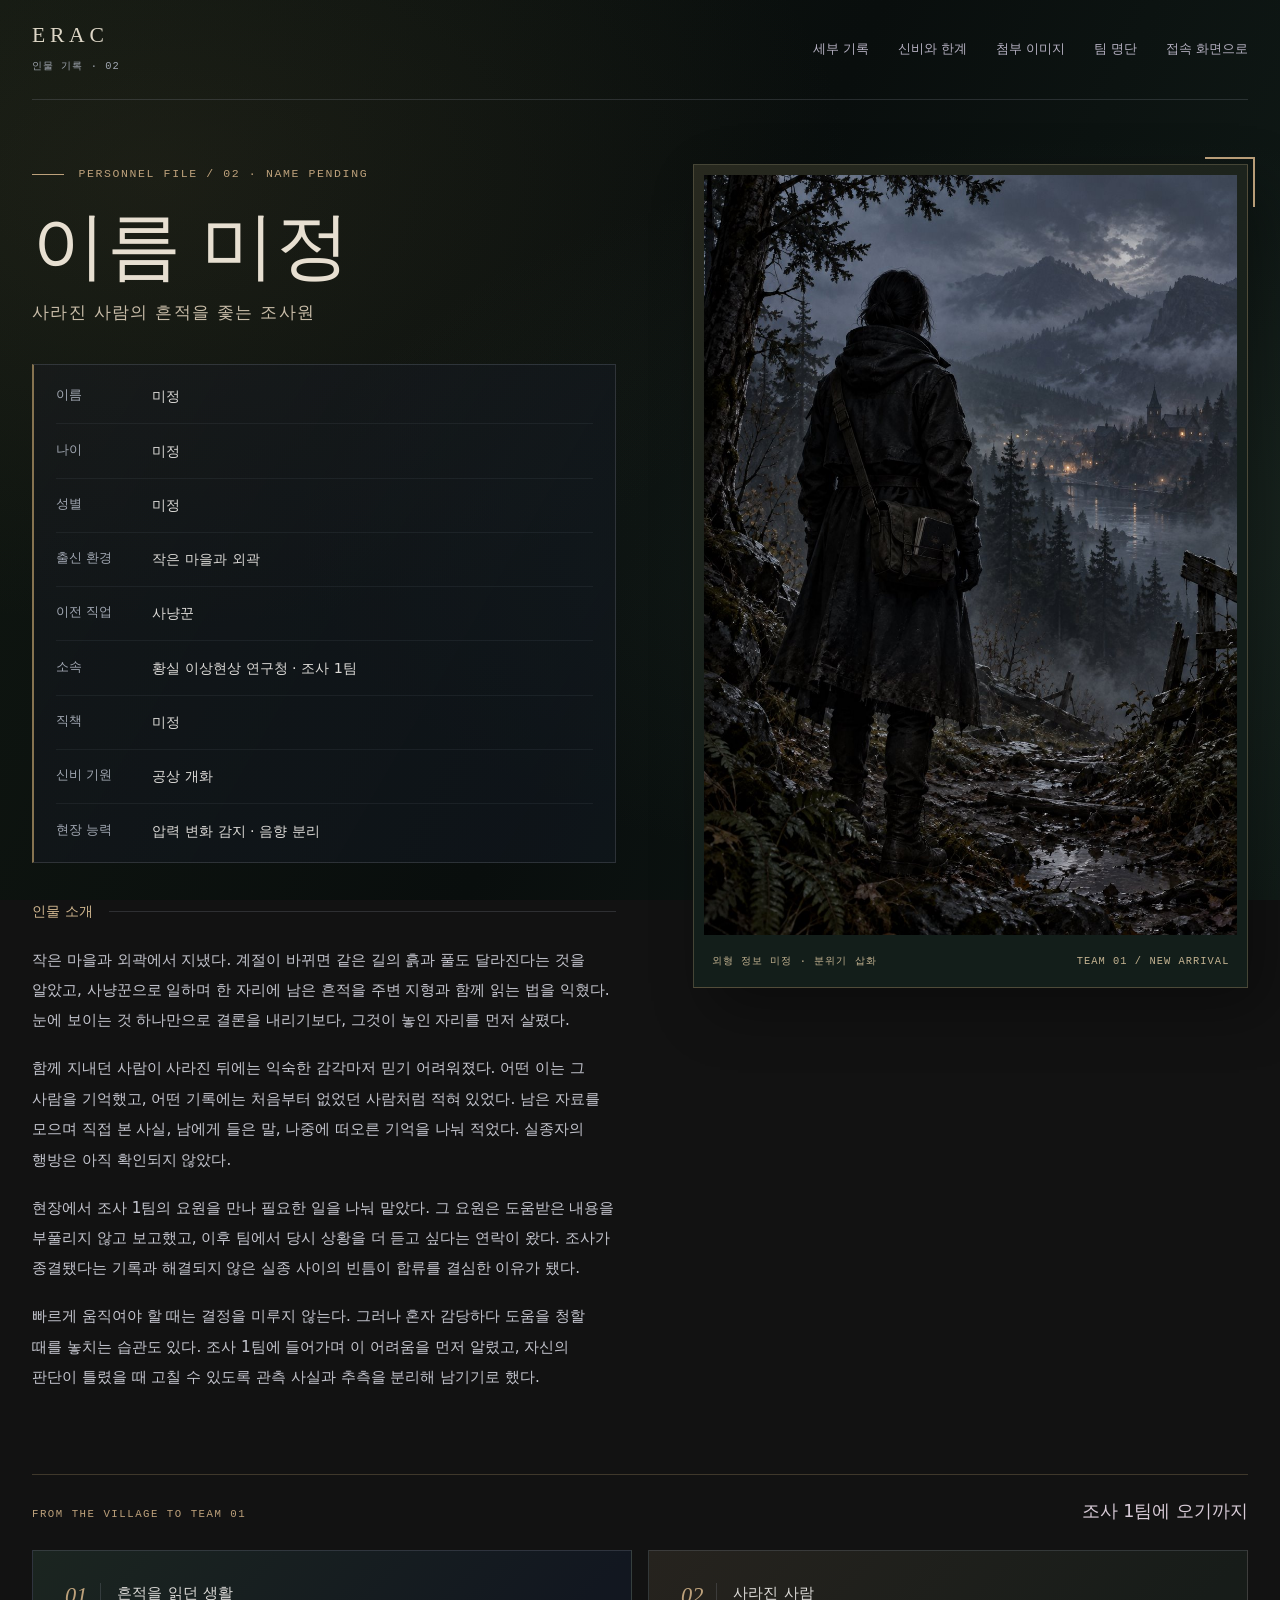
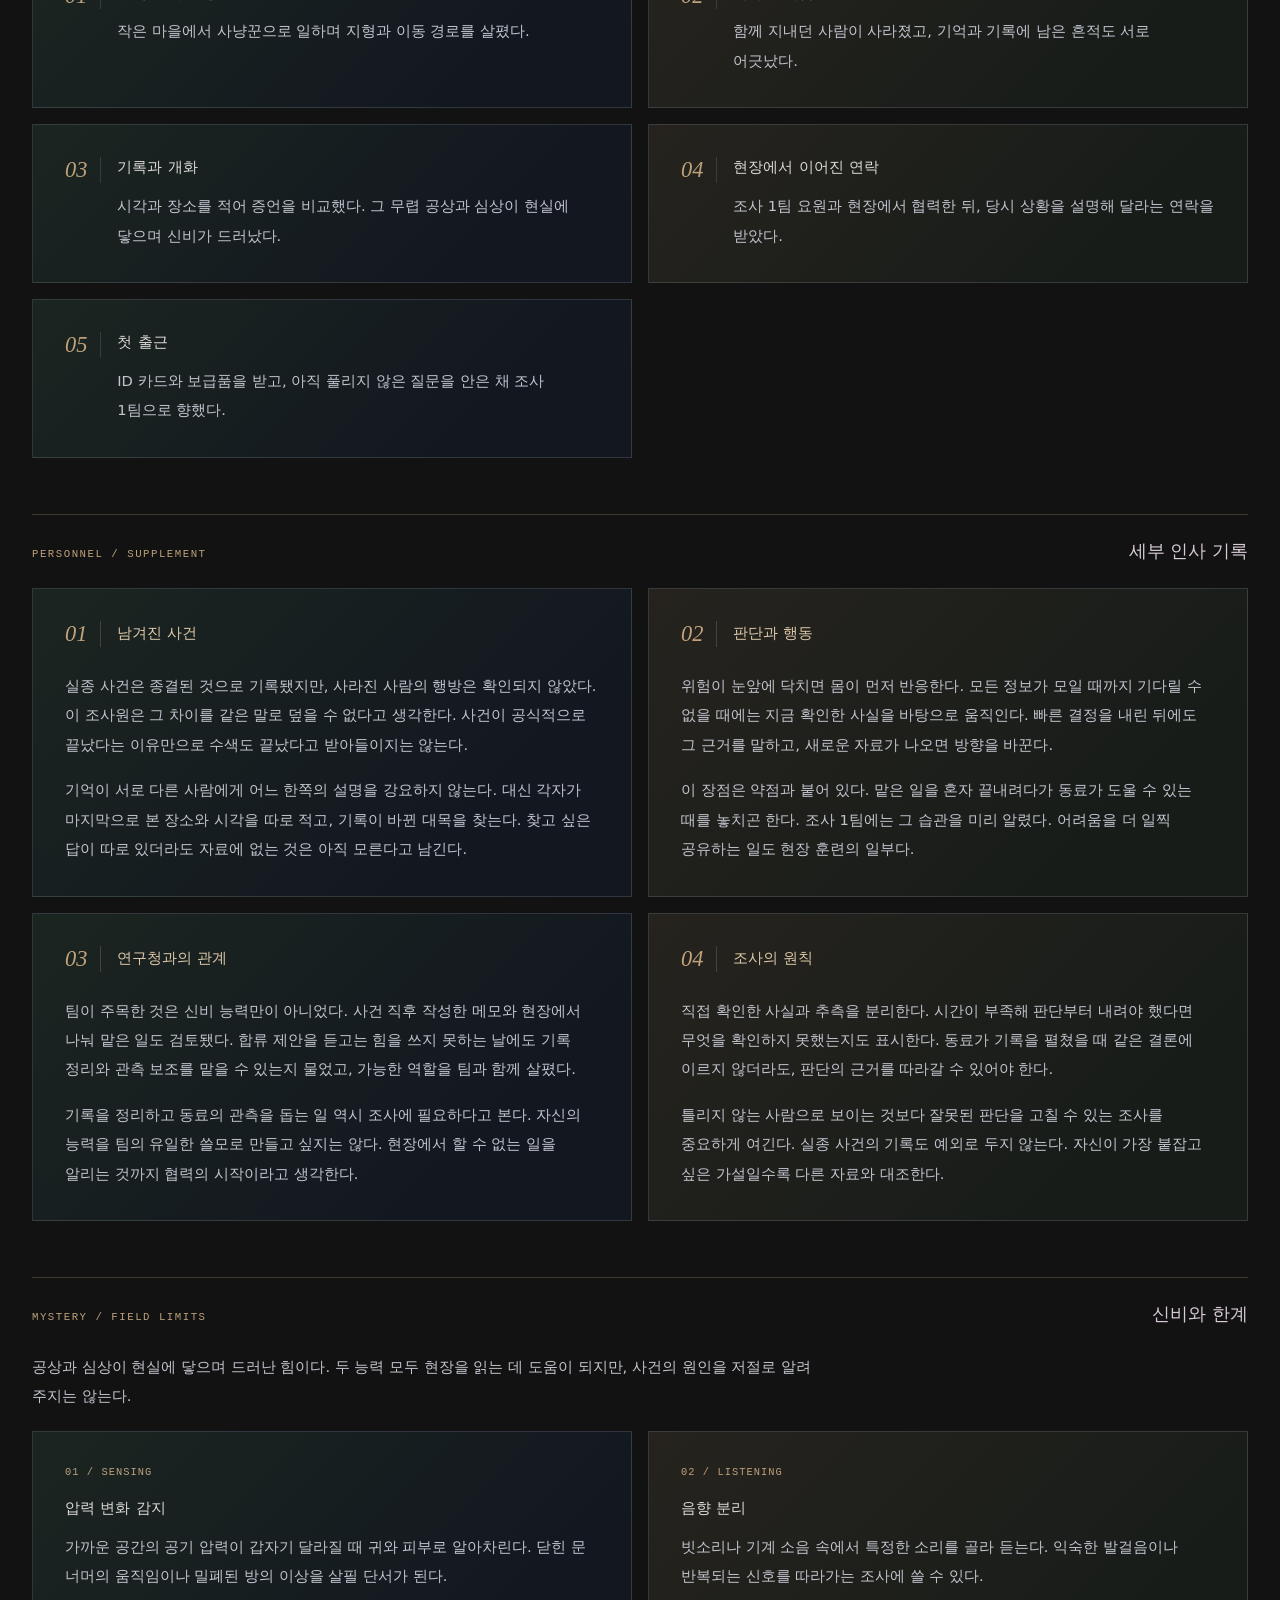
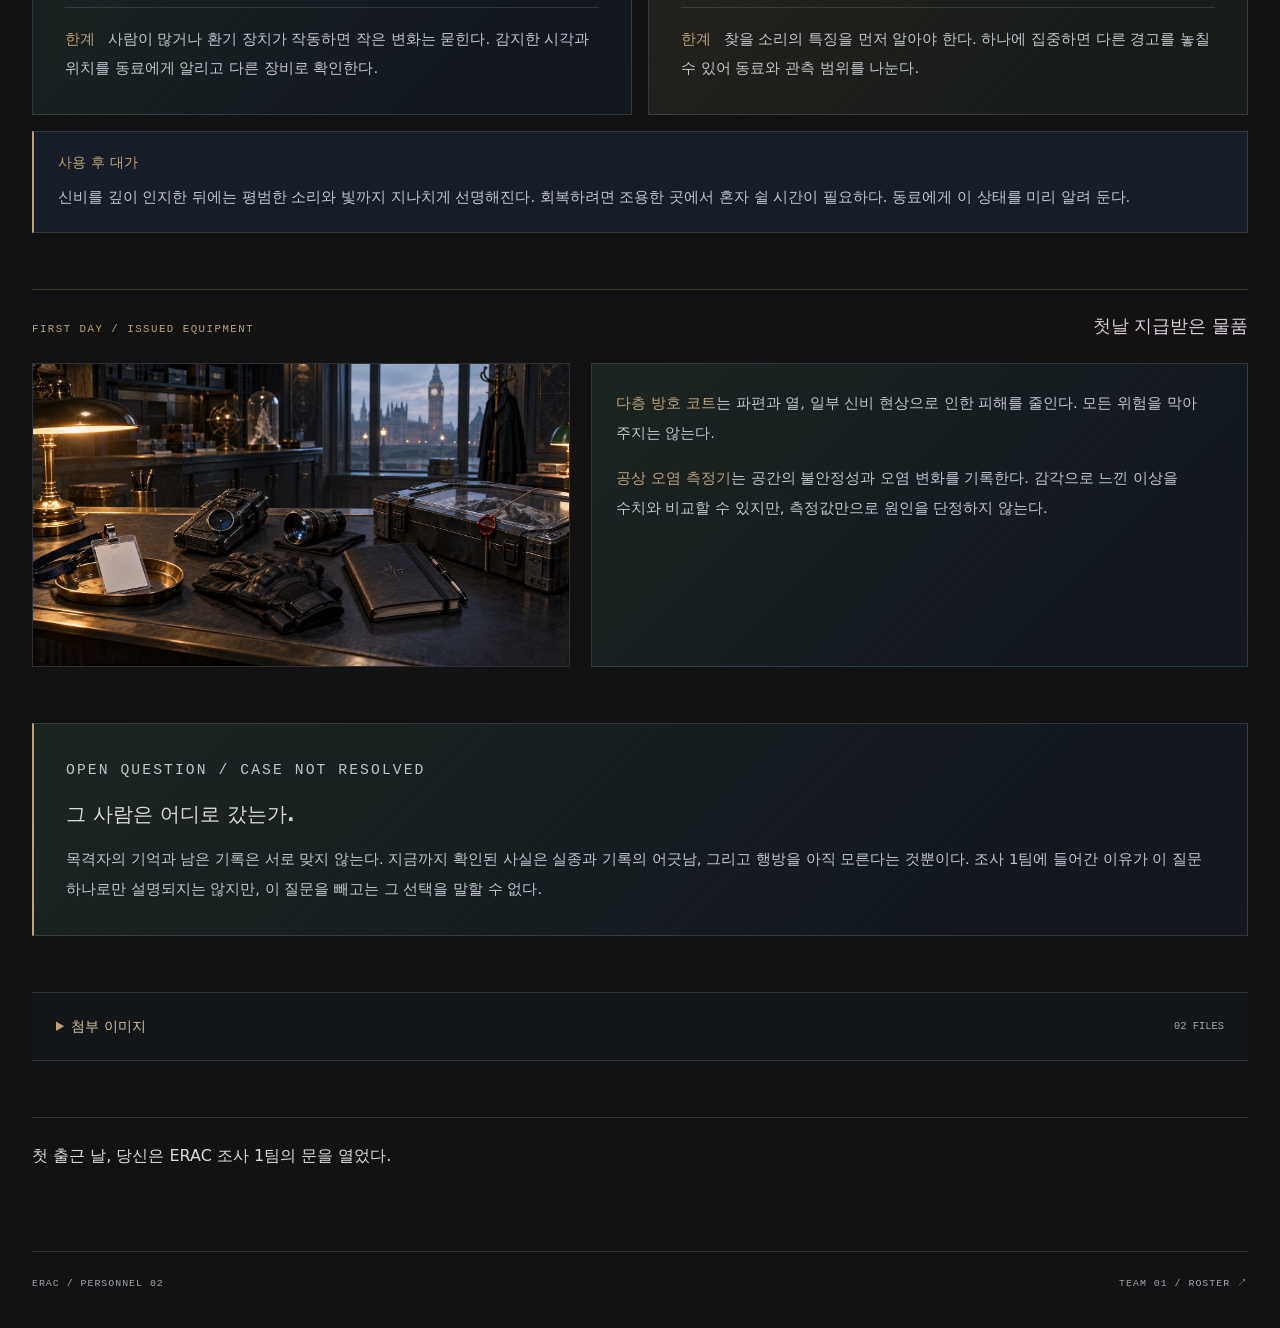
==== commit 96bcc778: "Mark profile role as undecided" ====
--- a/profile.html
+++ b/profile.html
@@ -34,7 +34,7 @@
             <div><dt>출신 환경</dt><dd>작은 마을과 외곽</dd></div>
             <div><dt>이전 직업</dt><dd>사냥꾼</dd></div>
             <div><dt>소속</dt><dd>황실 이상현상 연구청 · 조사 1팀</dd></div>
-            <div><dt>팀장</dt><dd>라이카</dd></div>
+            <div><dt>직책</dt><dd>미정</dd></div>
             <div><dt>신비 기원</dt><dd>공상 개화</dd></div>
             <div><dt>현장 능력</dt><dd>압력 변화 감지 · 음향 분리</dd></div>
           </dl>
